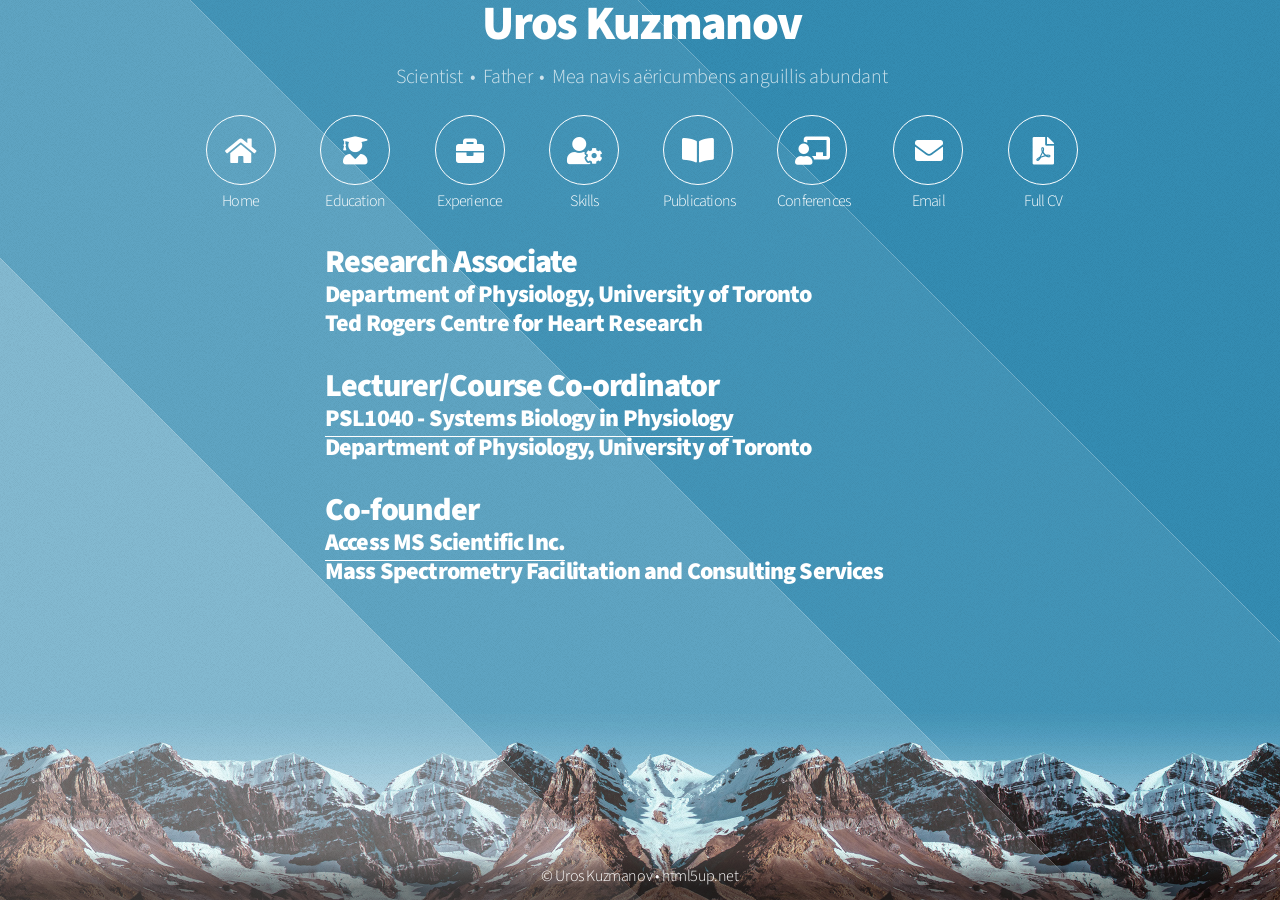
==== index.html @ 01c06d36 "July 10 2023 12:07" ====
<!DOCTYPE html>
<!--
	Aerial by HTML5 UP	html5up.net | @ajlkn	Free for personal and commercial use under the CCA 3.0 license (html5up.net/license)-->
<html>
  <head>
    <meta http-equiv="content-type" content="text/html; charset=utf-8">
    <title>Title Page - UK</title>
    <meta name="viewport" content="width=device-width, initial-scale=1, user-scalable=no">
    <link rel="stylesheet" href="assets/css/main.css">
    <noscript><link rel="stylesheet" href="assets/css/noscript.css"></noscript>
  </head>
  <body class="is-preload">
    <div id="wrapper">
      <div id="bg"></div>
      <div id="overlay"></div>
      <div id="main"> <!-- Header -->
        <header id="header">
          <h1>Uros Kuzmanov</h1>
          <p>Scientist &nbsp;•&nbsp; Father &nbsp;•&nbsp; Mea navis aëricumbens
            anguillis abundant</p>
          <nav>
            <ul>
              <li><a href="index.html" class="icon solid fa-home">
                  <div class="label">Home</div>
                </a></li>
              <li><a href="education.html" class="icon solid fa-user-graduate">
                  <div class="label">Education</div>
                </a></li>
              <li><a href="experience.html" class="icon solid fa-briefcase">
                  <div class="label">Experience</div>
                </a></li>
              <li><a href="skills.html" class="icon solid fa-user-cog">
                  <div class="label">Skills</div>
                </a></li>
              <li><a href="publications.html" class="icon solid fa-book-open">
                  <div class="label">Publications</div>
                </a></li>
              <li><a href="conferences.html" class="icon solid fa-chalkboard-teacher">
                  <div class="label">Conferences</div>
                </a></li>
              <li><a href="mailto:%20ukuzmanov@gmail.com" class="icon solid fa-envelope">
                  <div class="label">Email</div>
                </a></li>
              <li><a href="CV.pdf" class="icon solid fa-file-pdf">
                  <div class="label">Full CV</div>
                </a></li>
            </ul>
          </nav>
          <br>
          <h2>Research Associate</h2>
          <h3>Department of Physiology, University of Toronto<br>
            Ted Rogers Centre for Heart Research</h3>
          <br>
          <h2>Lecturer/Course Co-ordinator</h2>
          <h3><a href="https://physiology.utoronto.ca/psl1040h-systems-biology-physiology">PSL1040 - Systems Biology in Physiology</a><br>
            Department of Physiology, University of Toronto</h3>
          <br>
          <h2>Co-founder</h2>
          <h3><a href="https://accessms.ca/">Access MS Scientific Inc.</a><br>
            Mass Spectrometry Facilitation and Consulting Services</h3>
          <br>
          <br>
        </header>
        <!-- Footer -->
        <footer id="footer"> <span class="copyright">© Uros Kuzmanov •
            html5up.net</span> </footer>
      </div>
    </div>
    <script>
			window.onload = function() { document.body.classList.remove('is-preload'); }
			window.ontouchmove = function() { return false; }
			window.onorientationchange = function() { document.body.scrollTop = 0; }
		</script>
  </body>
</html>
---- assets/css/main.css ----
@import url("https://fonts.googleapis.com/css?family=Source+Sans+Pro:300,900");
@import url("fontawesome-all.min.css");

/*
	Aerial by HTML5 UP
	html5up.net | @ajlkn
	Free for personal and commercial use under the CCA 3.0 license (html5up.net/license)
*/

html, body, div, span, applet, object,
iframe, h1, h2, h3, h4, h5, h6, p, blockquote,
pre, a, abbr, acronym, address, big, cite,
code, del, dfn, em, img, ins, kbd, q, s, samp,
small, strike, strong, sub, sup, tt, var, b,
u, i, center, dl, dt, dd, ol, ul, li, fieldset,
form, label, legend, table, caption, tbody,
tfoot, thead, tr, th, td, article, aside,
canvas, details, embed, figure, figcaption,
footer, header, hgroup, menu, nav, output, ruby,
section, summary, time, mark, audio, video {
	margin: 0;
	padding: 0;
	border: 0;
	font-size: 100%;
	font: inherit;
	vertical-align: baseline;}

article, aside, details, figcaption, figure,
footer, header, hgroup, menu, nav, section {
	display: block;}

body {
	line-height: 1;
}

ol, ul {
	list-style: none;
}

blockquote, q {
	quotes: none;
}

	blockquote:before, blockquote:after, q:before, q:after {
		content: '';
		content: none;
	}

table {
	border-collapse: collapse;
	border-spacing: 0;
}

body {
	-webkit-text-size-adjust: none;
}

mark {
	background-color: transparent;
	color: inherit;
}

input::-moz-focus-inner {
	border: 0;
	padding: 0;
}

input, select, textarea {
	-moz-appearance: none;
	-webkit-appearance: none;
	-ms-appearance: none;
	appearance: none;
}

/* Basic */

	html {
		box-sizing: border-box;
	}

	*, *:before, *:after {
		box-sizing: inherit;
	}

	body {
		background: #fff;
		overflow: hidden;
	}

		body.is-preload *, body.is-preload *:before, body.is-preload *:after {
			-moz-animation: none !important;
			-webkit-animation: none !important;
			-ms-animation: none !important;
			animation: none !important;
			-moz-transition: none !important;
			-webkit-transition: none !important;
			-ms-transition: none !important;
			transition: none !important;
		}

	body, input, select, textarea {
		color: #fff;
		font-family: 'Source Sans Pro', sans-serif;
		font-size: 15pt;
		font-weight: 300 !important;
		letter-spacing: -0.025em;
		line-height: 1.75em;
	}

	a {
		-moz-transition: border-color 0.2s ease-in-out;
		-webkit-transition: border-color 0.2s ease-in-out;
		-ms-transition: border-color 0.2s ease-in-out;
		transition: border-color 0.2s ease-in-out;
		border-bottom: solid 1px;
		color: inherit;
		outline: 0;
		text-decoration: none;
	}

		a:hover {
			border-color: transparent;
		}

/* Icon */

	.icon {
		text-decoration: none;
		position: relative;
	}

		.icon:before {
			-moz-osx-font-smoothing: grayscale;
			-webkit-font-smoothing: antialiased;
			display: block;
			font-style: normal;
			font-variant: normal;
			text-rendering: auto;
			line-height: 1;
			text-transform: none !important;
			font-family: 'Font Awesome 5 Free';
			font-weight: 400;
			
		}

		.icon > .label {
			line-height: 2;
			font-family: inherit;
			font-weight: ;
			text-align: center;
			letter-spacing: -0.05em;
			
		}

		.icon.solid:before {
			font-weight: 900;
		}

		.icon.brands:before {
			font-family: 'Font Awesome 5 Brands';
			
		}
		
		
/* Wrapper */

	@-moz-keyframes wrapper {
		0% {
			opacity: 0;
		}

		100% {
			opacity: 1;
		}
	}

	@-webkit-keyframes wrapper {
		0% {
			opacity: 0;
		}

		100% {
			opacity: 1;
		}
	}

	@-ms-keyframes wrapper {
		0% {
			opacity: 0;
		}

		100% {
			opacity: 1;
		}
	}

	@keyframes wrapper {
		0% {
			opacity: 0;
		}

		100% {
			opacity: 1;
		}
	}

	#wrapper {
		-moz-animation: wrapper 3s forwards;
		-webkit-animation: wrapper 3s forwards;
		-ms-animation: wrapper 3s forwards;
		animation: wrapper 3s forwards;
		height: 100%;
		left: 0;
		opacity: 0;
		position: fixed;
		top: 0;
		width: 100%;
		
	}

/* BG */

	#bg {
		-moz-animation: bg 180s linear infinite;
		-webkit-animation: bg 180s linear infinite;
		-ms-animation: bg 180s linear infinite;
		animation: bg 180s linear infinite;
		-moz-backface-visibility: hidden;
		-webkit-backface-visibility: hidden;
		-ms-backface-visibility: hidden;
		backface-visibility: hidden;
		-moz-transform: translate3d(0,0,0);
		-webkit-transform: translate3d(0,0,0);
		-ms-transform: translate3d(0,0,0);
		transform: translate3d(0,0,0);
	/* Set your background with this */

		background: #348cb2 url("images/bg1.jpg") bottom left;
		background-repeat: repeat-x;
		height: 100%;
		left: 0;
		opacity: 1;
		position: fixed;
		top: 0;
		
		
		
		
	}

	@-moz-keyframes bg {
		0% {
			-moz-transform: translate3d(0,0,0);
			-webkit-transform: translate3d(0,0,0);
			-ms-transform: translate3d(0,0,0);
			transform: translate3d(0,0,0);
		}

		100% {
			-moz-transform: translate3d(-2250px,0,0);
			-webkit-transform: translate3d(-2250px,0,0);
			-ms-transform: translate3d(-2250px,0,0);
			transform: translate3d(-2250px,0,0);
		}
	}

	@-webkit-keyframes bg {
		0% {
			-moz-transform: translate3d(0,0,0);
			-webkit-transform: translate3d(0,0,0);
			-ms-transform: translate3d(0,0,0);
			transform: translate3d(0,0,0);
		}

		100% {
			-moz-transform: translate3d(-2250px,0,0);
			-webkit-transform: translate3d(-2250px,0,0);
			-ms-transform: translate3d(-2250px,0,0);
			transform: translate3d(-2250px,0,0);
		}
	}

	@-ms-keyframes bg {
		0% {
			-moz-transform: translate3d(0,0,0);
			-webkit-transform: translate3d(0,0,0);
			-ms-transform: translate3d(0,0,0);
			transform: translate3d(0,0,0);
		}

		100% {
			-moz-transform: translate3d(-2250px,0,0);
			-webkit-transform: translate3d(-2250px,0,0);
			-ms-transform: translate3d(-2250px,0,0);
			transform: translate3d(-2250px,0,0);
		}
	}

	@keyframes bg {
		0% {
			-moz-transform: translate3d(0,0,0);
			-webkit-transform: translate3d(0,0,0);
			-ms-transform: translate3d(0,0,0);
			transform: translate3d(0,0,0);
		}

		100% {
			-moz-transform: translate3d(-2250px,0,0);
			-webkit-transform: translate3d(-2250px,0,0);
			-ms-transform: translate3d(-2250px,0,0);
			transform: translate3d(-2250px,0,0);
		}
	}

	#bg {
		background-size: 2250px auto;
		width: 6750px;
	}

/* Overlay */

	@-moz-keyframes overlay {
		0% {
			opacity: 0;
		}

		100% {
			opacity: 1;
		}
	}

	@-webkit-keyframes overlay {
		0% {
			opacity: 0;
		}

		100% {
			opacity: 1;
		}
	}

	@-ms-keyframes overlay {
		0% {
			opacity: 0;
		}

		100% {
			opacity: 1;
		}
	}

	@keyframes overlay {
		0% {
			opacity: 0;
		}

		100% {
			opacity: 1;
		}
	}

	#overlay {
		-moz-animation: overlay 1.5s 1.5s forwards;
		-webkit-animation: overlay 1.5s 1.5s forwards;
		-ms-animation: overlay 1.5s 1.5s forwards;
		animation: overlay 1.5s 1.5s forwards;
		background-attachment: fixed, fixed;
		background-image: url("images/overlay-pattern.png"), url("images/overlay.svg");
		background-position: top left, center center;
		background-repeat: repeat, no-repeat;
		background-size: auto, cover;
		height: 100%;
		left: 0;
		opacity: 0;
		position: fixed;
		top: 0;
		width: 100%;
	}

/* Main */

	#main {
		height: 100%;
		left: 0;
		position: fixed;
		text-align: center;
		top: 0;
		width: 100%;
		overflow: auto;
	}

		#main:before {
			content: '';
			display: inline-block;
			height: 100%;
			margin-right: 0;
			vertical-align: middle;
			width: 1px;
		}

/* Header */

	@-moz-keyframes header {
		0% {
			-moz-transform: translate3d(0,1em,0);
			-webkit-transform: translate3d(0,1em,0);
			-ms-transform: translate3d(0,1em,0);
			transform: translate3d(0,1em,0);
			opacity: 0;
		}

		100% {
			-moz-transform: translate3d(0,0,0);
			-webkit-transform: translate3d(0,0,0);
			-ms-transform: translate3d(0,0,0);
			transform: translate3d(0,0,0);
			opacity: 1;
		}
	}

	@-webkit-keyframes header {
		0% {
			-moz-transform: translate3d(0,1em,0);
			-webkit-transform: translate3d(0,1em,0);
			-ms-transform: translate3d(0,1em,0);
			transform: translate3d(0,1em,0);
			opacity: 0;
		}

		100% {
			-moz-transform: translate3d(0,0,0);
			-webkit-transform: translate3d(0,0,0);
			-ms-transform: translate3d(0,0,0);
			transform: translate3d(0,0,0);
			opacity: 1;
		}
	}

	@-ms-keyframes header {
		0% {
			-moz-transform: translate3d(0,1em,0);
			-webkit-transform: translate3d(0,1em,0);
			-ms-transform: translate3d(0,1em,0);
			transform: translate3d(0,1em,0);
			opacity: 0;
		}

		100% {
			-moz-transform: translate3d(0,0,0);
			-webkit-transform: translate3d(0,0,0);
			-ms-transform: translate3d(0,0,0);
			transform: translate3d(0,0,0);
			opacity: 1;
		}
	}

	@keyframes header {
		0% {
			-moz-transform: translate3d(0,1em,0);
			-webkit-transform: translate3d(0,1em,0);
			-ms-transform: translate3d(0,1em,0);
			transform: translate3d(0,1em,0);
			opacity: 0;
		}

		100% {
			-moz-transform: translate3d(0,0,0);
			-webkit-transform: translate3d(0,0,0);
			-ms-transform: translate3d(0,0,0);
			transform: translate3d(0,0,0);
			opacity: 1;
		}
	}

	@-moz-keyframes nav-icons {
		0% {
			-moz-transform: translate3d(0,1em,0);
			-webkit-transform: translate3d(0,1em,0);
			-ms-transform: translate3d(0,1em,0);
			transform: translate3d(0,1em,0);
			opacity: 0;
		}

		100% {
			-moz-transform: translate3d(0,0,0);
			-webkit-transform: translate3d(0,0,0);
			-ms-transform: translate3d(0,0,0);
			transform: translate3d(0,0,0);
			opacity: 1;
		}
	}

	@-webkit-keyframes nav-icons {
		0% {
			-moz-transform: translate3d(0,1em,0);
			-webkit-transform: translate3d(0,1em,0);
			-ms-transform: translate3d(0,1em,0);
			transform: translate3d(0,1em,0);
			opacity: 0;
		}

		100% {
			-moz-transform: translate3d(0,0,0);
			-webkit-transform: translate3d(0,0,0);
			-ms-transform: translate3d(0,0,0);
			transform: translate3d(0,0,0);
			opacity: 1;
		}
	}

	@-ms-keyframes nav-icons {
		0% {
			-moz-transform: translate3d(0,1em,0);
			-webkit-transform: translate3d(0,1em,0);
			-ms-transform: translate3d(0,1em,0);
			transform: translate3d(0,1em,0);
			opacity: 0;
		}

		100% {
			-moz-transform: translate3d(0,0,0);
			-webkit-transform: translate3d(0,0,0);
			-ms-transform: translate3d(0,0,0);
			transform: translate3d(0,0,0);
			opacity: 1;
		}
	}

	@keyframes nav-icons {
		0% {
			-moz-transform: translate3d(0,1em,0);
			-webkit-transform: translate3d(0,1em,0);
			-ms-transform: translate3d(0,1em,0);
			transform: translate3d(0,1em,0);
			opacity: 0;
		}

		100% {
			-moz-transform: translate3d(0,0,0);
			-webkit-transform: translate3d(0,0,0);
			-ms-transform: translate3d(0,0,0);
			transform: translate3d(0,0,0);
			opacity: 1;
		}
	}

	#header {
		-moz-animation: header 1s 2.25s forwards;
		-webkit-animation: header 1s 2.25s forwards;
		-ms-animation: header 1s 2.25s forwards;
		animation: header 1s 2.25s forwards;
		-moz-backface-visibility: hidden;
		-webkit-backface-visibility: hidden;
		-ms-backface-visibility: hidden;
		backface-visibility: hidden;
		-moz-transform: translate3d(0,0,0);
		-webkit-transform: translate3d(0,0,0);
		-ms-transform: translate3d(0,0,0);
		transform: translate3d(0,0,0);
		cursor: default;
		display: inline-block;
		opacity: 0;
		position: relative;
		text-align: center;
		top: 0em;
		vertical-align: top;
		width: 90%;
		
	}

		#header h1 {
			font-size: 3em;
			font-weight: 900;
			letter-spacing: -0.035em;
			line-height: 1em;
		}

		#header h2 {
			font-size: 2em;
			font-weight: 900;
			letter-spacing: -0.035em;
			horizontal-align: center;
			text-align: left;
			max-width: 55%;
			height: auto;
			margin: auto;
			line-height: 1.2em;
			
		
		}

		#header h3 {
			font-size: 1.5em;
			font-weight: 900;
			letter-spacing: -0.035em;
			line-height: 1.2em;
			text-align: left;
			max-width: 55%;
			height: auto;
			margin: auto;

		}

		#header h4 {
			font-size: 1em;
			font-weight: 900;
			letter-spacing: -0.035em;
			line-height: 1.2em;
			text-align: left;
			max-width: 55%;
			height: auto;
			margin: auto;


		}
			
		#header h5 {
			font-size: 1em;
			font-weight: 500;
			letter-spacing: -0.035em;
			line-height: 1.2em;
			text-align: left;
			max-width: 55%;
			height: auto;
			margin: auto;

		}

		#header b {
			
			font-weight: 900;

		}

		#header p {
			font-size: 1.25em;
			margin: 0.75em 0 0.25em 0;
			opacity: 0.75;
		}

		#header nav {
			margin: 1.5em 0 0 0;
		}

			#header nav li {
				-moz-animation: nav-icons 0.5s ease-in-out forwards;
				-webkit-animation: nav-icons 0.5s ease-in-out forwards;
				-ms-animation: nav-icons 0.5s ease-in-out forwards;
				animation: nav-icons 0.5s ease-in-out forwards;
				-moz-backface-visibility: hidden;
				-webkit-backface-visibility: hidden;
				-ms-backface-visibility: hidden;
				backface-visibility: hidden;
				-moz-transform: translate3d(0,0,0);
				-webkit-transform: translate3d(0,0,0);
				-ms-transform: translate3d(0,0,0);
				transform: translate3d(0,0,0);
				display: inline-block;
				height: 5.35em;
				line-height: 5.885em;
				opacity: 0;
				position: relative;
				top: 0;
				width: 7em;
				
			}

				#header nav li:nth-child(1) {
					-moz-animation-delay: 2.5s;
					-webkit-animation-delay: 2.5s;
					-ms-animation-delay: 2.5s;
					animation-delay: 2.5s;
				}

				#header nav li:nth-child(2) {
					-moz-animation-delay: 2.75s;
					-webkit-animation-delay: 2.75s;
					-ms-animation-delay: 2.75s;
					animation-delay: 2.75s;
				}

				#header nav li:nth-child(3) {
					-moz-animation-delay: 3s;
					-webkit-animation-delay: 3s;
					-ms-animation-delay: 3s;
					animation-delay: 3s;
				}

				#header nav li:nth-child(4) {
					-moz-animation-delay: 3.25s;
					-webkit-animation-delay: 3.25s;
					-ms-animation-delay: 3.25s;
					animation-delay: 3.25s;
				}

				#header nav li:nth-child(5) {
					-moz-animation-delay: 3.5s;
					-webkit-animation-delay: 3.5s;
					-ms-animation-delay: 3.5s;
					animation-delay: 3.5s;
				}

				#header nav li:nth-child(6) {
					-moz-animation-delay: 3.75s;
					-webkit-animation-delay: 3.75s;
					-ms-animation-delay: 3.75s;
					animation-delay: 3.75s;
				}

				#header nav li:nth-child(7) {
					-moz-animation-delay: 4s;
					-webkit-animation-delay: 4s;
					-ms-animation-delay: 4s;
					animation-delay: 4s;
				}

				#header nav li:nth-child(8) {
					-moz-animation-delay: 4.25s;
					-webkit-animation-delay: 4.25s;
					-ms-animation-delay: 4.25s;
					animation-delay: 4.25s;
				}

				#header nav li:nth-child(9) {
					-moz-animation-delay: 4.5s;
					-webkit-animation-delay: 4.5s;
					-ms-animation-delay: 4.5s;
					animation-delay: 4.5s;
				}

				#header nav li:nth-child(10) {
					-moz-animation-delay: 4.75s;
					-webkit-animation-delay: 4.75s;
					-ms-animation-delay: 4.75s;
					animation-delay: 4.75s;
				}

			#header nav a {
				-webkit-tap-highlight-color: rgba(0, 0, 0, 0);
				-webkit-touch-callout: none;
				border: 0;
				display: inline-block;
				
			}

				#header nav a:before {
					-moz-transition: all 0.2s ease-in-out;
					-webkit-transition: all 0.2s ease-in-out;
					-ms-transition: all 0.2s ease-in-out;
					transition: all 0.2s ease-in-out;
					border-radius: 100%;
					border: solid 1px #fff;
					display: block;
					font-size: 1.75em;
					height: 2.5em;
					line-height: 2.5em;
					position: relative;
					text-align: center;
					top: 0;
					width: 2.5em;
				}

				#header nav a:hover {
					font-size: 1.1em;
				}

					#header nav a:hover:before {
						background-color: rgba(255, 255, 255, 0.175);
						color: #fff;
					}

				#header nav a:active {
					font-size: 0.95em;
					background: none;
				}

					#header nav a:active:before {
						background-color: rgba(255, 255, 255, 0.35);
						color: #fff;
					}

				#header nav a span {
					display: none;
				}

/* Footer */

	#footer {
		background-image: -moz-linear-gradient(top, rgba(0,0,0,0), rgba(0,0,0,0.5) 75%);
		background-image: -webkit-linear-gradient(top, rgba(0,0,0,0), rgba(0,0,0,0.5) 75%);
		background-image: -ms-linear-gradient(top, rgba(0,0,0,0), rgba(0,0,0,0.5) 75%);
		background-image: linear-gradient(top, rgba(0,0,0,0), rgba(0,0,0,0.5) 75%);
		bottom: 0;
		cursor: default;
		height: 3em;
		left: 0;
		line-height: 3em;
		position: fixed;
		text-align: center;
		width: 100%;
	}

/* Wide */

	@media screen and (max-width: 1680px) {

		/* Basic */

			body, input, select, textarea {
				font-size: 13pt;
			}

		/* BG */

			@-moz-keyframes bg {
				0% {
					-moz-transform: translate3d(0,0,0);
					-webkit-transform: translate3d(0,0,0);
					-ms-transform: translate3d(0,0,0);
					transform: translate3d(0,0,0);
				}

				100% {
					-moz-transform: translate3d(-1500px,0,0);
					-webkit-transform: translate3d(-1500px,0,0);
					-ms-transform: translate3d(-1500px,0,0);
					transform: translate3d(-1500px,0,0);
				}

	}

		@-webkit-keyframes bg {
			0% {
				-moz-transform: translate3d(0,0,0);
				-webkit-transform: translate3d(0,0,0);
				-ms-transform: translate3d(0,0,0);
				transform: translate3d(0,0,0);
			}

			100% {
				-moz-transform: translate3d(-1500px,0,0);
				-webkit-transform: translate3d(-1500px,0,0);
				-ms-transform: translate3d(-1500px,0,0);
				transform: translate3d(-1500px,0,0);
			}
			}

		@-ms-keyframes bg {
			0% {
				-moz-transform: translate3d(0,0,0);
				-webkit-transform: translate3d(0,0,0);
				-ms-transform: translate3d(0,0,0);
				transform: translate3d(0,0,0);
			}

			100% {
				-moz-transform: translate3d(-1500px,0,0);
				-webkit-transform: translate3d(-1500px,0,0);
				-ms-transform: translate3d(-1500px,0,0);
				transform: translate3d(-1500px,0,0);
			}
		}

		@keyframes bg {
			0% {
				-moz-transform: translate3d(0,0,0);
				-webkit-transform: translate3d(0,0,0);
				-ms-transform: translate3d(0,0,0);
				transform: translate3d(0,0,0);
			}

			100% {
				-moz-transform: translate3d(-1500px,0,0);
				-webkit-transform: translate3d(-1500px,0,0);
				-ms-transform: translate3d(-1500px,0,0);
				transform: translate3d(-1500px,0,0);
			}
		}

		#bg {
			background-size: 1500px auto;
			width: 4500px;
		} }

/* Normal */

	@media screen and (max-width: 1280px) {

		/* Basic */

			body, input, select, textarea {
				font-size: 12pt;
			}

		/* BG */

			@-moz-keyframes bg {
				0% {
					-moz-transform: translate3d(0,0,0);
					-webkit-transform: translate3d(0,0,0);
					-ms-transform: translate3d(0,0,0);
					transform: translate3d(0,0,0);
				}

				100% {
					-moz-transform: translate3d(-750px,0,0);
					-webkit-transform: translate3d(-750px,0,0);
					-ms-transform: translate3d(-750px,0,0);
					transform: translate3d(-750px,0,0);
				}

	}

		@-webkit-keyframes bg {
			0% {
				-moz-transform: translate3d(0,0,0);
				-webkit-transform: translate3d(0,0,0);
				-ms-transform: translate3d(0,0,0);
				transform: translate3d(0,0,0);
			}

			100% {
				-moz-transform: translate3d(-750px,0,0);
				-webkit-transform: translate3d(-750px,0,0);
				-ms-transform: translate3d(-750px,0,0);
				transform: translate3d(-750px,0,0);
			}
			}

		@-ms-keyframes bg {
			0% {
				-moz-transform: translate3d(0,0,0);
				-webkit-transform: translate3d(0,0,0);
				-ms-transform: translate3d(0,0,0);
				transform: translate3d(0,0,0);
			}

			100% {
				-moz-transform: translate3d(-750px,0,0);
				-webkit-transform: translate3d(-750px,0,0);
				-ms-transform: translate3d(-750px,0,0);
				transform: translate3d(-750px,0,0);
			}
		}

		@keyframes bg {
			0% {
				-moz-transform: translate3d(0,0,0);
				-webkit-transform: translate3d(0,0,0);
				-ms-transform: translate3d(0,0,0);
				transform: translate3d(0,0,0);
			}

			100% {
				-moz-transform: translate3d(-750px,0,0);
				-webkit-transform: translate3d(-750px,0,0);
				-ms-transform: translate3d(-750px,0,0);
				transform: translate3d(-750px,0,0);
			}
		}

		#bg {
			background-size: 750px auto;
			width: 2250px;
		} }

/* Mobile */

	@media screen and (max-width: 736px) {

		/* Basic */

			body {
				min-width: 320px;
			}

			body, input, select, textarea {
				font-size: 11pt;
			}

		/* BG */

			@-moz-keyframes bg {
				0% {
					-moz-transform: translate3d(0,0,0);
					-webkit-transform: translate3d(0,0,0);
					-ms-transform: translate3d(0,0,0);
					transform: translate3d(0,0,0);
				}

				100% {
					-moz-transform: translate3d(-300px,0,0);
					-webkit-transform: translate3d(-300px,0,0);
					-ms-transform: translate3d(-300px,0,0);
					transform: translate3d(-300px,0,0);
				}

	}

		@-webkit-keyframes bg {
			0% {
				-moz-transform: translate3d(0,0,0);
				-webkit-transform: translate3d(0,0,0);
				-ms-transform: translate3d(0,0,0);
				transform: translate3d(0,0,0);
			}

			100% {
				-moz-transform: translate3d(-300px,0,0);
				-webkit-transform: translate3d(-300px,0,0);
				-ms-transform: translate3d(-300px,0,0);
				transform: translate3d(-300px,0,0);
			}
			}

		@-ms-keyframes bg {
			0% {
				-moz-transform: translate3d(0,0,0);
				-webkit-transform: translate3d(0,0,0);
				-ms-transform: translate3d(0,0,0);
				transform: translate3d(0,0,0);
			}

			100% {
				-moz-transform: translate3d(-300px,0,0);
				-webkit-transform: translate3d(-300px,0,0);
				-ms-transform: translate3d(-300px,0,0);
				transform: translate3d(-300px,0,0);
			}
		}

		@keyframes bg {
			0% {
				-moz-transform: translate3d(0,0,0);
				-webkit-transform: translate3d(0,0,0);
				-ms-transform: translate3d(0,0,0);
				transform: translate3d(0,0,0);
			}

			100% {
				-moz-transform: translate3d(-300px,0,0);
				-webkit-transform: translate3d(-300px,0,0);
				-ms-transform: translate3d(-300px,0,0);
				transform: translate3d(-300px,0,0);
			}
		}

		#bg {
			background-size: 300px auto;
			width: 900px;
		}

	/* Header */

				
		#header h1 {
			font-size: 2.5em;
		}

		#header h2 {
			font-size: 1.0em;
			font-weight: 900;
			line-height: 1em;
			letter-spacing: -0.035em;
			horizontal-align: center;
			text-align: left;
			max-width: 90%;
			height: auto;
			margin: auto;
			
		
		}

		#header h3 {
			font-size: 0.75em;
			font-weight: 900;
			letter-spacing: -0.035em;
			line-height: 1em;
			text-align: left;
			max-width: 90%;
			height: auto;
			margin: auto;

		}

		#header h4 {
			font-size: 0.5em;
			font-weight: 900;
			letter-spacing: -0.035em;
			line-height: 1.2em;
			text-align: left;
			max-width: 90%;
			height: auto;
			margin: auto;

		}

		#header h5 {
			font-size: 0.75em;
			font-weight: 400;
			letter-spacing: -0.035em;
			line-height: 1.2em;
			text-align: left;
			max-width: 90%;
			height: auto;
			margin: auto;

		}

		#header b {
			
			font-weight: 900;

		}

		#header p {
			font-size: 1em;
		}

		#header nav {
			font-size: 1em;
			max-width: 100%;
		}

			#header nav a:hover {
				font-size: 1em;
			}

			#header nav a:active {
				font-size: 1em;
			} }

/* Mobile (Portrait) */

	@media screen and (max-width: 480px) {

		/* BG */

			@-moz-keyframes bg {
				0% {
					-moz-transform: translate3d(0,0,0);
					-webkit-transform: translate3d(0,0,0);
					-ms-transform: translate3d(0,0,0);
					transform: translate3d(0,0,0);
				}

				100% {
					-moz-transform: translate3d(-412.5px,0,0);
					-webkit-transform: translate3d(-412.5px,0,0);
					-ms-transform: translate3d(-412.5px,0,0);
					transform: translate3d(-412.5px,0,0);
				}

	}

		@-webkit-keyframes bg {
			0% {
				-moz-transform: translate3d(0,0,0);
				-webkit-transform: translate3d(0,0,0);
				-ms-transform: translate3d(0,0,0);
				transform: translate3d(0,0,0);
			}

			100% {
				-moz-transform: translate3d(-412.5px,0,0);
				-webkit-transform: translate3d(-412.5px,0,0);
				-ms-transform: translate3d(-412.5px,0,0);
				transform: translate3d(-412.5px,0,0);
			}
			}

		@-ms-keyframes bg {
			0% {
				-moz-transform: translate3d(0,0,0);
				-webkit-transform: translate3d(0,0,0);
				-ms-transform: translate3d(0,0,0);
				transform: translate3d(0,0,0);
			}

			100% {
				-moz-transform: translate3d(-412.5px,0,0);
				-webkit-transform: translate3d(-412.5px,0,0);
				-ms-transform: translate3d(-412.5px,0,0);
				transform: translate3d(-412.5px,0,0);
			}
		}

		@keyframes bg {
			0% {
				-moz-transform: translate3d(0,0,0);
				-webkit-transform: translate3d(0,0,0);
				-ms-transform: translate3d(0,0,0);
				transform: translate3d(0,0,0);
			}

			100% {
				-moz-transform: translate3d(-412.5px,0,0);
				-webkit-transform: translate3d(-412.5px,0,0);
				-ms-transform: translate3d(-412.5px,0,0);
				transform: translate3d(-412.5px,0,0);
			}
		}

		#bg {
			background-size: 412.5px auto;
			width: 1237.5px;
		}

	/* Header */

		#header nav {
			padding: 0 1em;
		} }
---- assets/css/noscript.css ----
/*
	Aerial by HTML5 UP
	html5up.net | @ajlkn
	Free for personal and commercial use under the CCA 3.0 license (html5up.net/license)
*/

/* Wrapper */

	#wrapper {
		opacity: 1 !important;
	}

/* Overlay */

	#overlay {
		opacity: 1 !important;
	}

/* Header */

	#header {
		opacity: 1 !important;
	}

		#header nav li {
			opacity: 1 !important;
		}
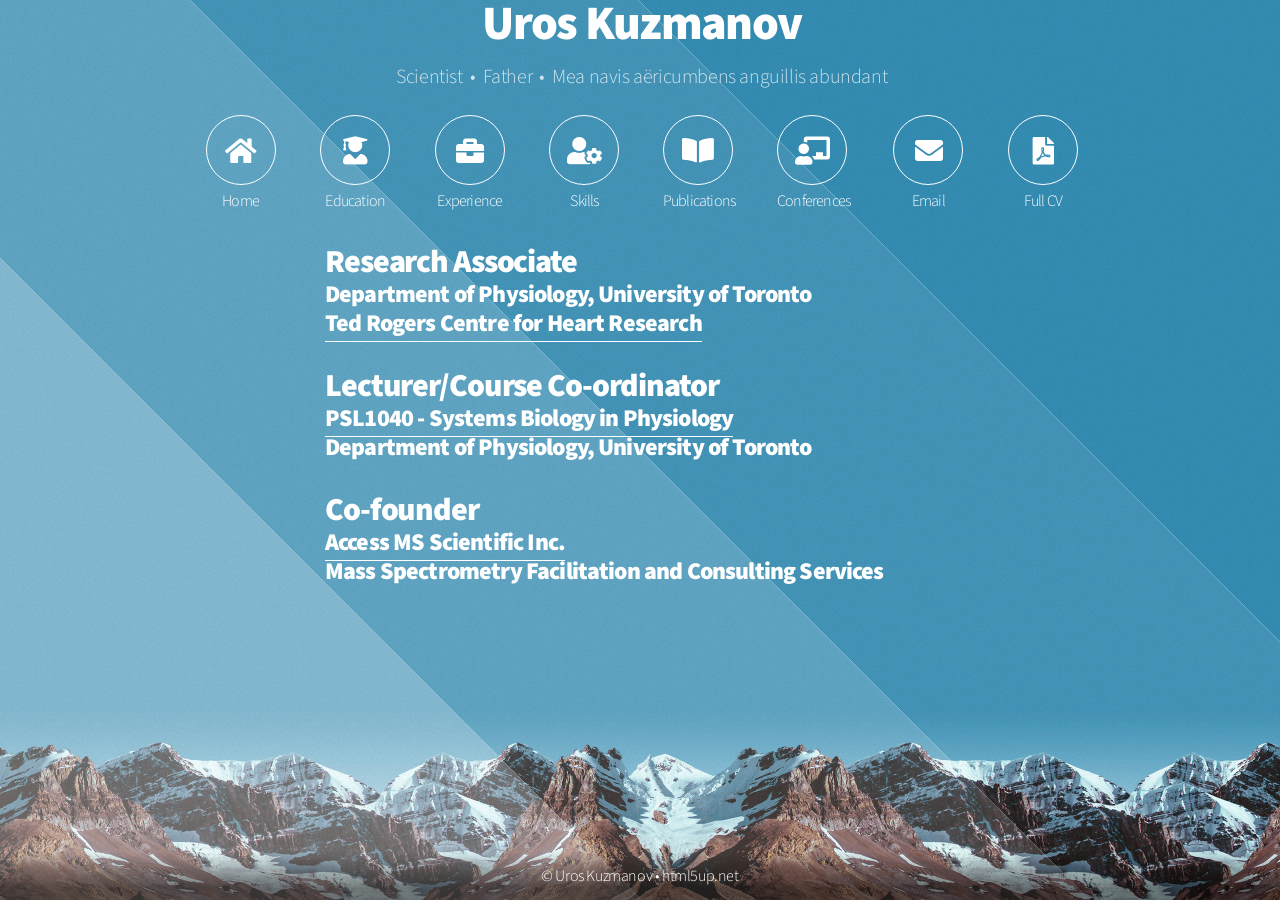
==== commit 99392f84: "July 10 2023 12:26" ====
--- a/index.html
+++ b/index.html
@@ -49,10 +49,11 @@
           <br>
           <h2>Research Associate</h2>
           <h3>Department of Physiology, University of Toronto<br>
-            Ted Rogers Centre for Heart Research</h3>
+            <a href="httpss://https://tedrogersresearch.ca/">Ted Rogers Centre for Heart Research</a></h3>
           <br>
           <h2>Lecturer/Course Co-ordinator</h2>
-          <h3><a href="https://physiology.utoronto.ca/psl1040h-systems-biology-physiology">PSL1040 - Systems Biology in Physiology</a><br>
+          <h3><a href="https://physiology.utoronto.ca/psl1040h-systems-biology-physiology">PSL1040
+              - Systems Biology in Physiology</a><br>
             Department of Physiology, University of Toronto</h3>
           <br>
           <h2>Co-founder</h2>
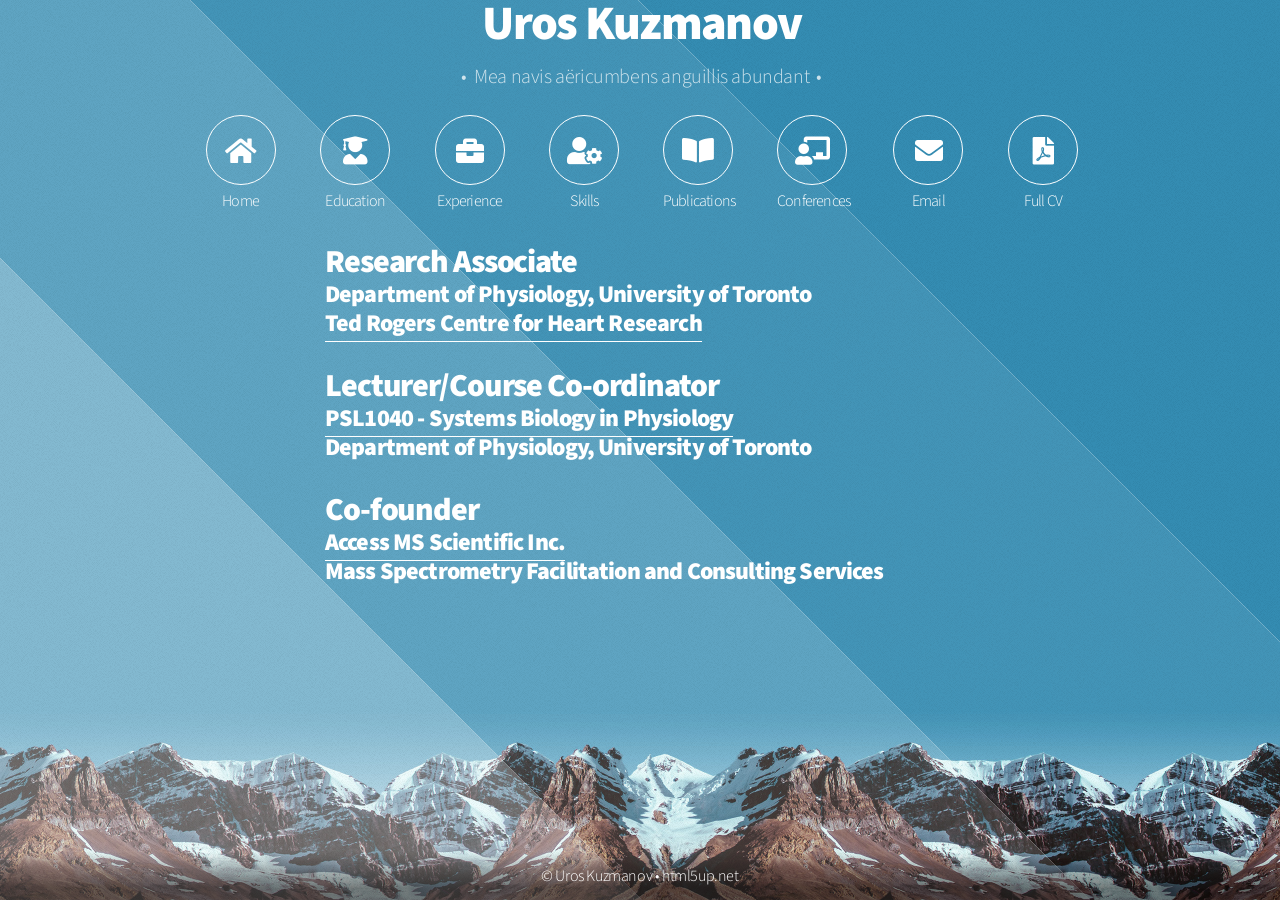
==== commit b5d52676: "July 10 2023 13:57" ====
--- a/index.html
+++ b/index.html
@@ -16,8 +16,8 @@
       <div id="main"> <!-- Header -->
         <header id="header">
           <h1>Uros Kuzmanov</h1>
-          <p>Scientist &nbsp;•&nbsp; Father &nbsp;•&nbsp; Mea navis aëricumbens
-            anguillis abundant</p>
+          <p>•&nbsp; Mea navis aëricumbens
+            anguillis abundant &nbsp;•</p>
           <nav>
             <ul>
               <li><a href="index.html" class="icon solid fa-home">
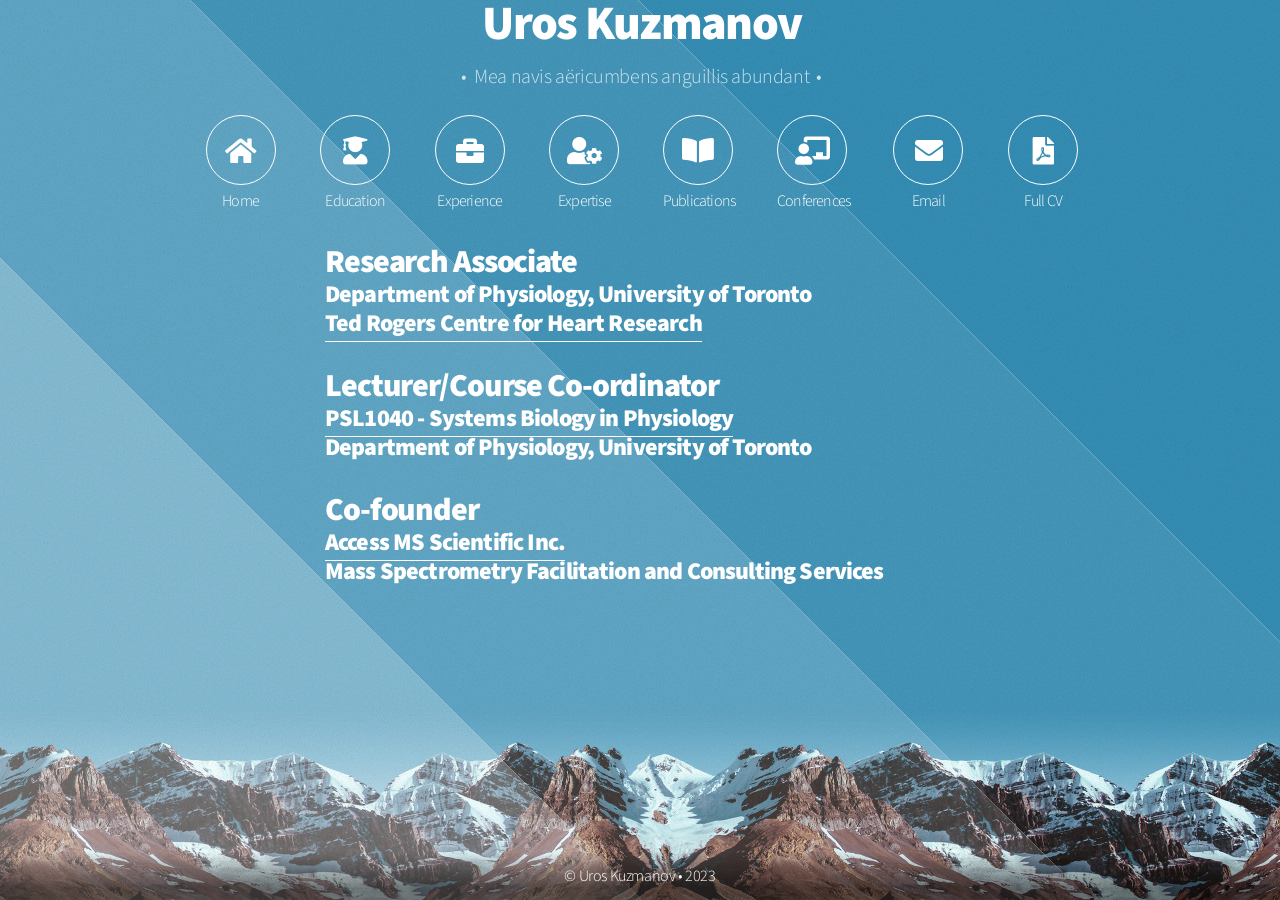
==== commit 8614d3f9: "Oct 21 2023 16:29" ====
--- a/index.html
+++ b/index.html
@@ -16,8 +16,7 @@
       <div id="main"> <!-- Header -->
         <header id="header">
           <h1>Uros Kuzmanov</h1>
-          <p>•&nbsp; Mea navis aëricumbens
-            anguillis abundant &nbsp;•</p>
+          <p>•&nbsp; Mea navis aëricumbens anguillis abundant &nbsp;•</p>
           <nav>
             <ul>
               <li><a href="index.html" class="icon solid fa-home">
@@ -30,7 +29,7 @@
                   <div class="label">Experience</div>
                 </a></li>
               <li><a href="skills.html" class="icon solid fa-user-cog">
-                  <div class="label">Skills</div>
+                  <div class="label">Expertise</div>
                 </a></li>
               <li><a href="publications.html" class="icon solid fa-book-open">
                   <div class="label">Publications</div>
@@ -49,7 +48,8 @@
           <br>
           <h2>Research Associate</h2>
           <h3>Department of Physiology, University of Toronto<br>
-            <a href="httpss://https://tedrogersresearch.ca/">Ted Rogers Centre for Heart Research</a></h3>
+            <a href="httpss://https://tedrogersresearch.ca/">Ted Rogers Centre
+              for Heart Research</a></h3>
           <br>
           <h2>Lecturer/Course Co-ordinator</h2>
           <h3><a href="https://physiology.utoronto.ca/psl1040h-systems-biology-physiology">PSL1040
@@ -64,7 +64,7 @@
         </header>
         <!-- Footer -->
         <footer id="footer"> <span class="copyright">© Uros Kuzmanov •
-            html5up.net</span> </footer>
+            2023</span> </footer>
       </div>
     </div>
     <script>
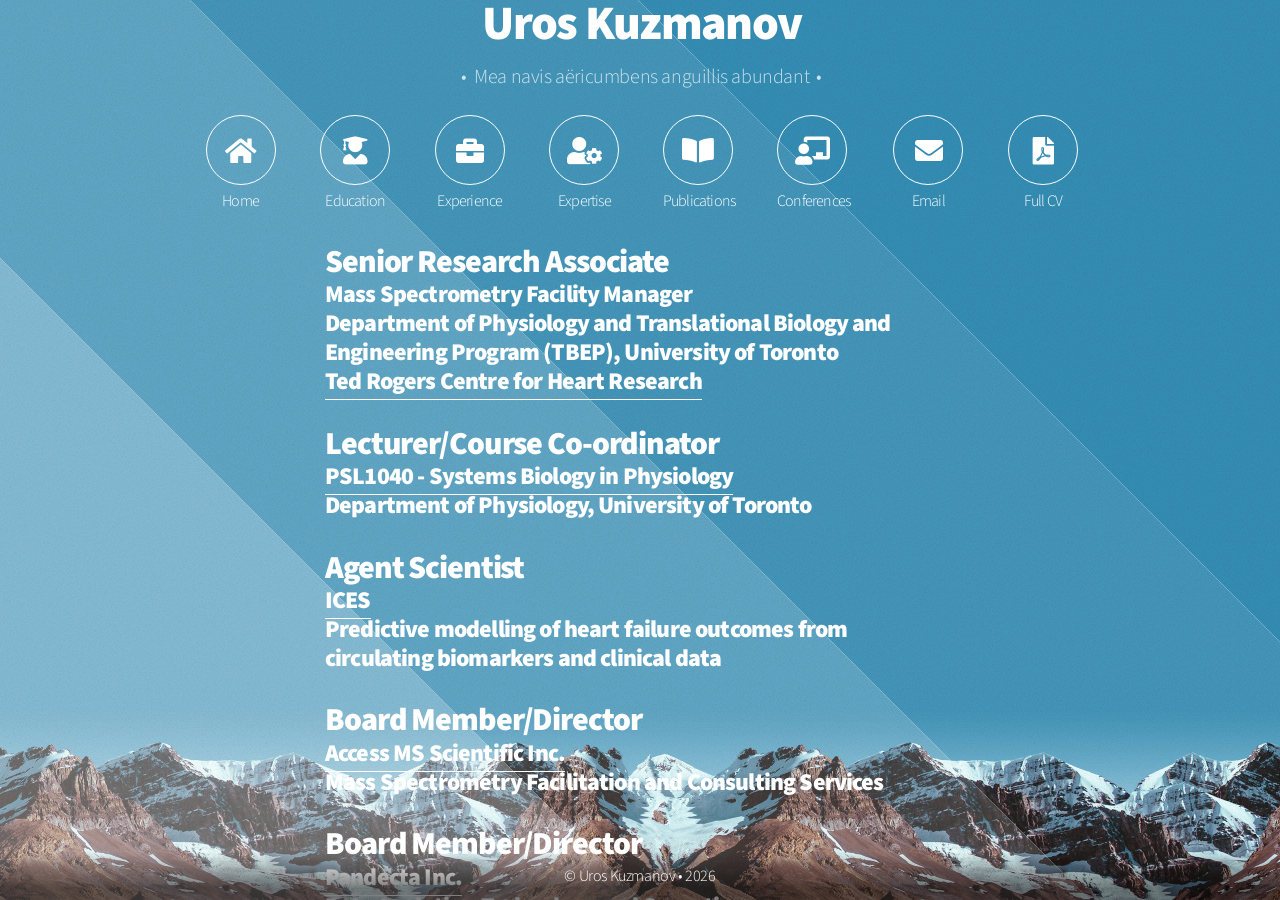
==== commit 26bdd4ac: "Add files via upload" ====
--- a/index.html
+++ b/index.html
@@ -46,25 +46,33 @@
             </ul>
           </nav>
           <br>
-          <h2>Research Associate</h2>
-          <h3>Department of Physiology, University of Toronto<br>
-            <a href="httpss://https://tedrogersresearch.ca/">Ted Rogers Centre
-              for Heart Research</a></h3>
+          <h2>Senior Research Associate</h2>
+          <h3>Mass Spectrometry Facility Manager<br>
+            Department of Physiology and Translational Biology and Engineering Program (TBEP), University of Toronto<br>
+            <a href="https://tedrogersresearch.ca/">Ted Rogers Centre for Heart Research</a></h3>
           <br>
           <h2>Lecturer/Course Co-ordinator</h2>
           <h3><a href="https://physiology.utoronto.ca/psl1040h-systems-biology-physiology">PSL1040
               - Systems Biology in Physiology</a><br>
             Department of Physiology, University of Toronto</h3>
           <br>
-          <h2>Co-founder</h2>
+          <h2>Agent Scientist</h2>
+          <h3><a href="https://www.ices.on.ca/">ICES</a><br>
+            Predictive modelling of heart failure outcomes from circulating biomarkers and clinical data</h3>
+          <br>
+          <h2>Board Member/Director</h2>
           <h3><a href="https://accessms.ca/">Access MS Scientific Inc.</a><br>
             Mass Spectrometry Facilitation and Consulting Services</h3>
+          <br>
+          <h2>Board Member/Director</h2>
+          <h3><a href="https://pandecta.ca/">Pandecta Inc.</a><br>
+            Data Analytics, Technology and Operations</h3>
           <br>
           <br>
         </header>
         <!-- Footer -->
         <footer id="footer"> <span class="copyright">© Uros Kuzmanov •
-            2023</span> </footer>
+            2026</span> </footer>
       </div>
     </div>
     <script>
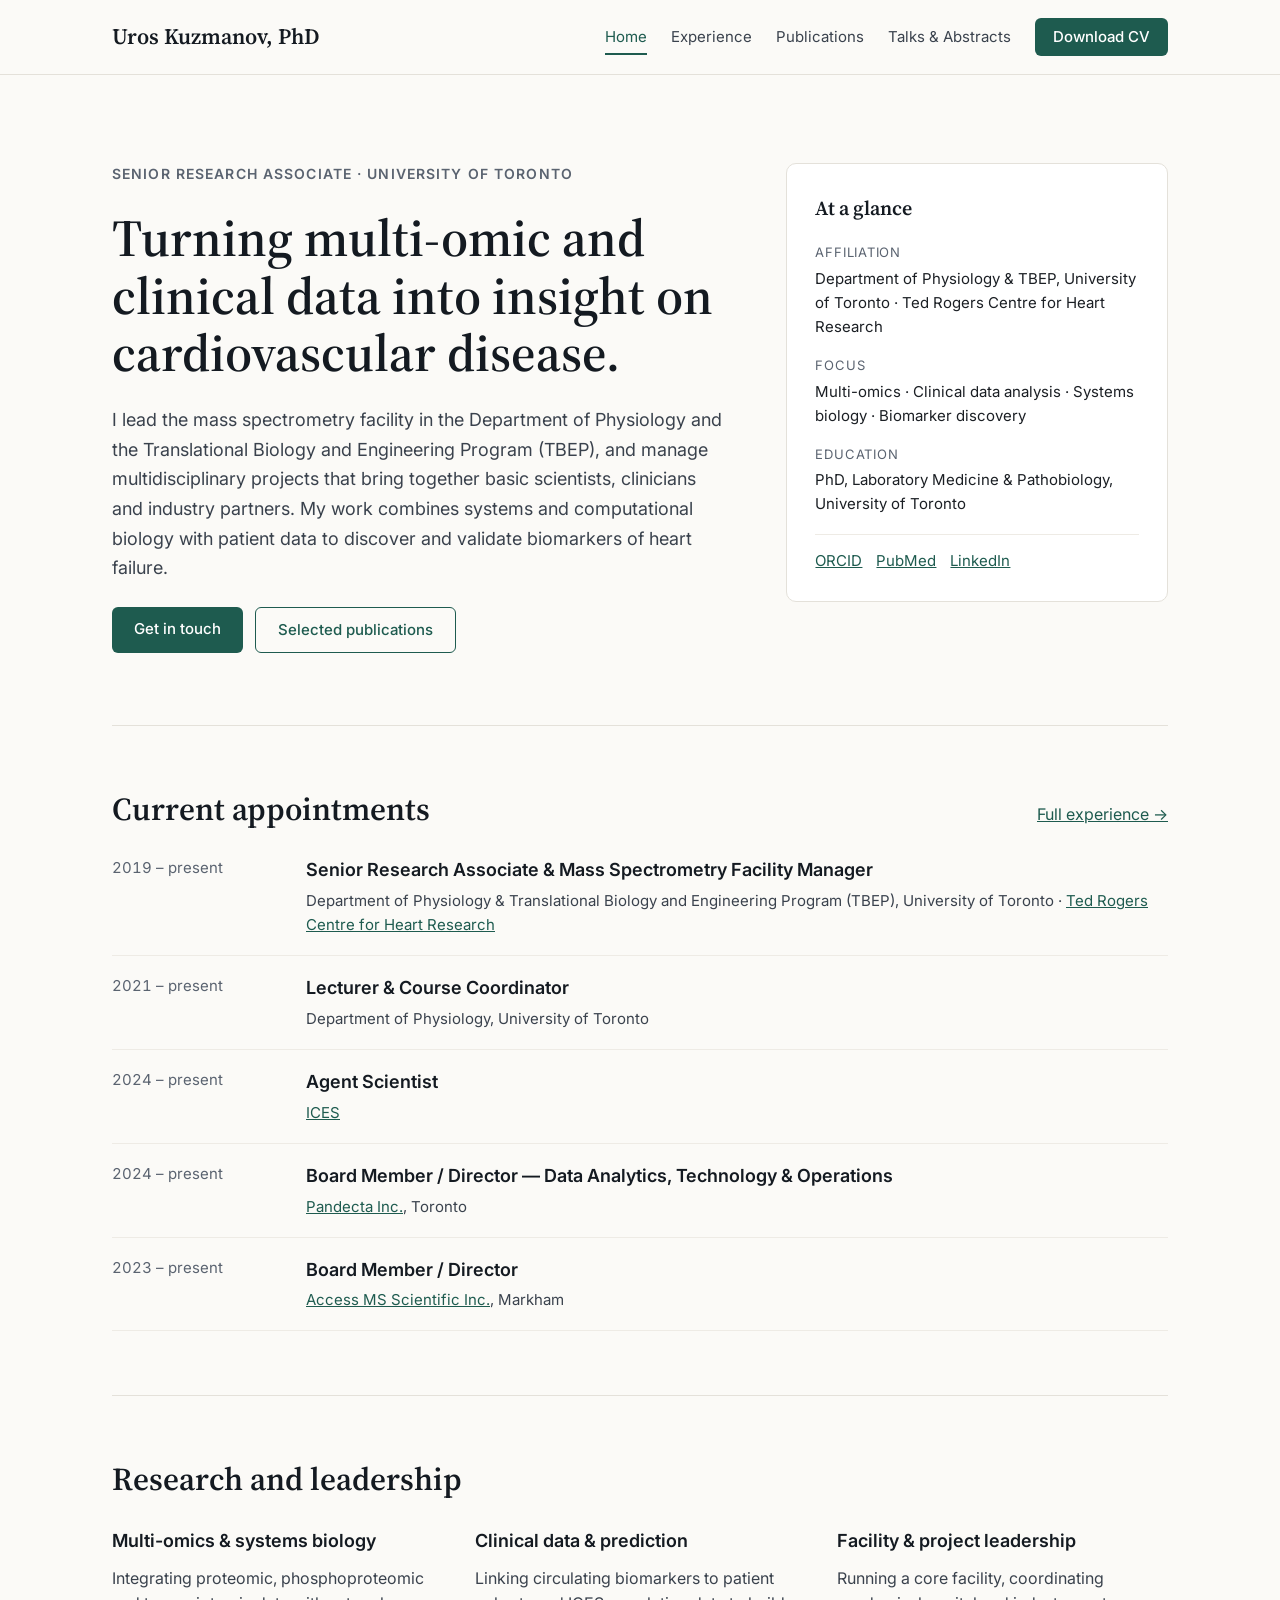
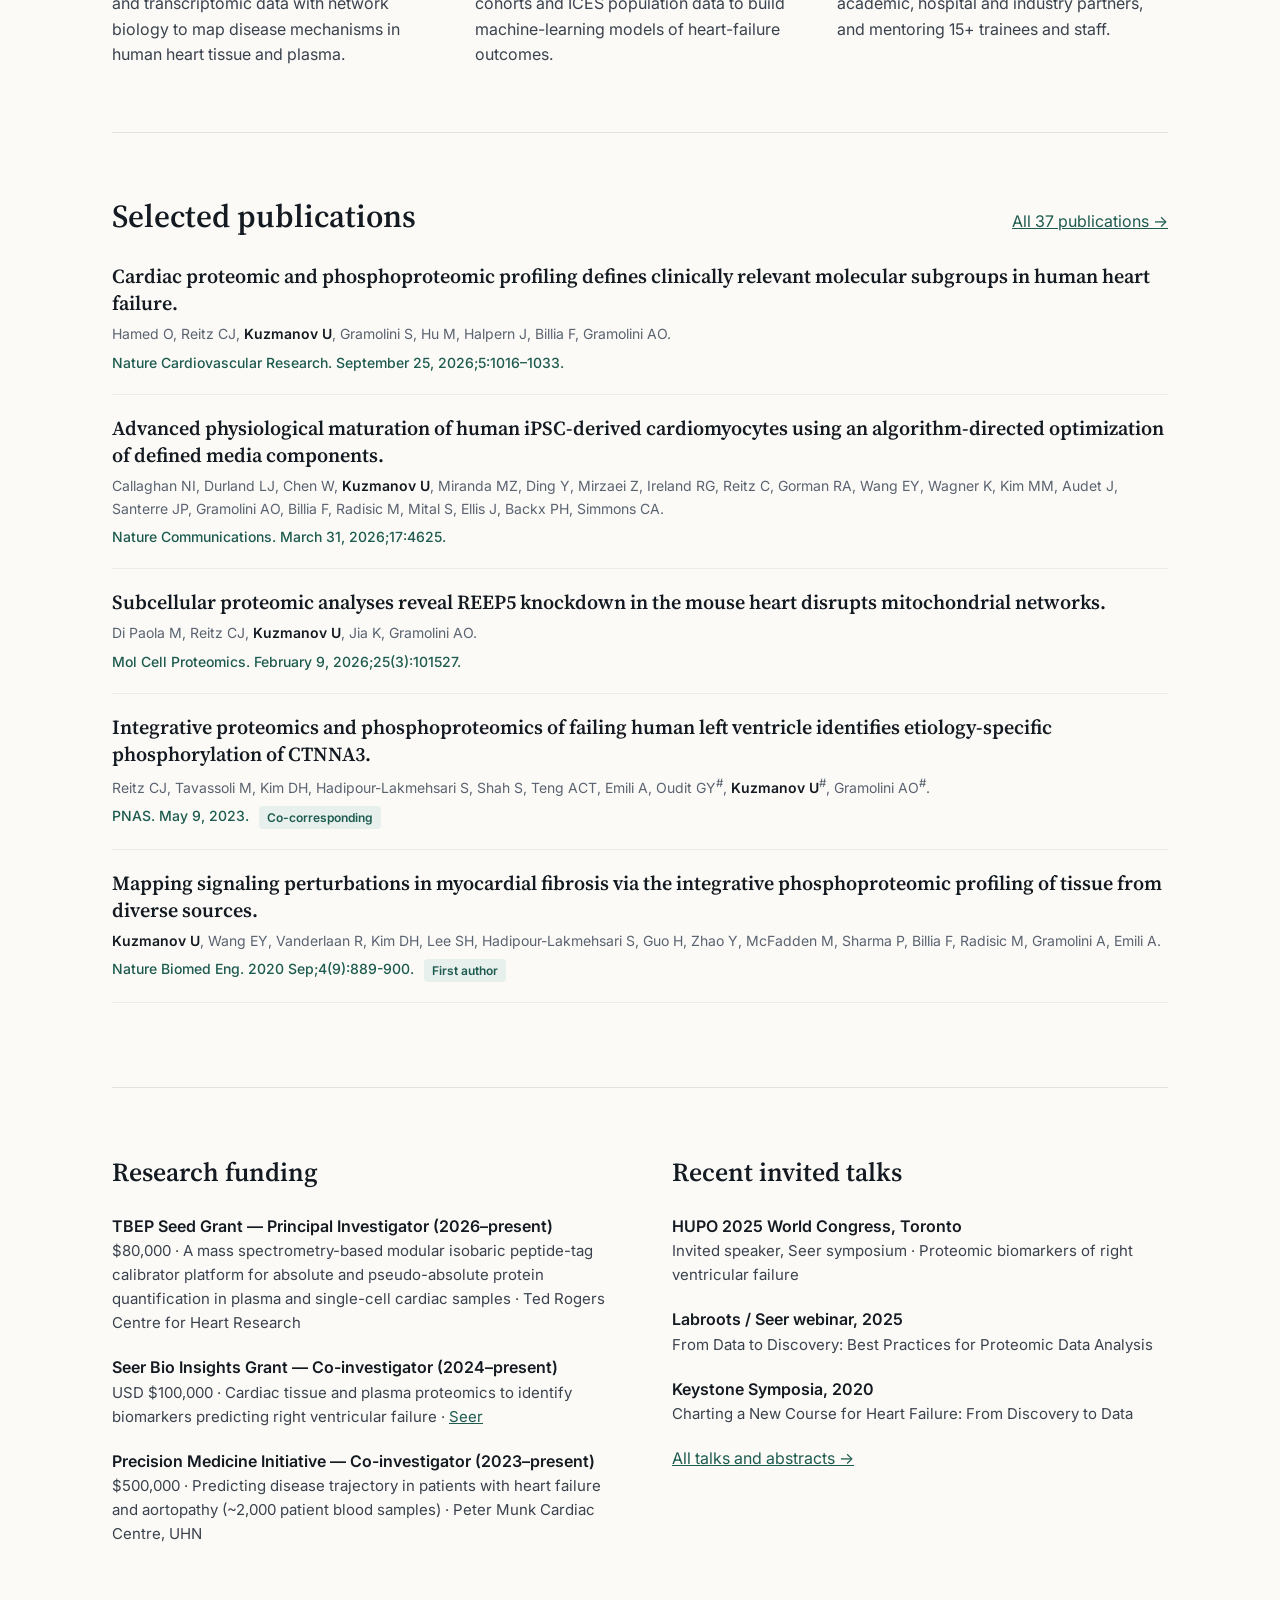
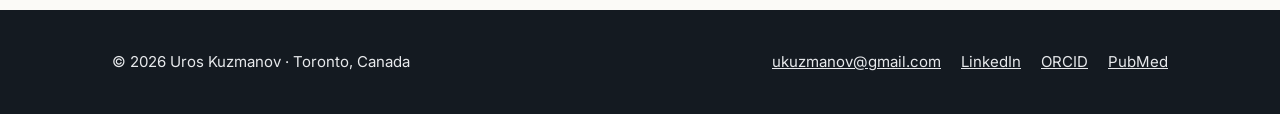
==== commit 8b45fece: "Oct 30 1012" ====
--- a/index.html
+++ b/index.html
@@ -1,84 +1,154 @@
 <!DOCTYPE html>
-<!--
-	Aerial by HTML5 UP	html5up.net | @ajlkn	Free for personal and commercial use under the CCA 3.0 license (html5up.net/license)-->
-<html>
-  <head>
-    <meta http-equiv="content-type" content="text/html; charset=utf-8">
-    <title>Title Page - UK</title>
-    <meta name="viewport" content="width=device-width, initial-scale=1, user-scalable=no">
-    <link rel="stylesheet" href="assets/css/main.css">
-    <noscript><link rel="stylesheet" href="assets/css/noscript.css"></noscript>
-  </head>
-  <body class="is-preload">
-    <div id="wrapper">
-      <div id="bg"></div>
-      <div id="overlay"></div>
-      <div id="main"> <!-- Header -->
-        <header id="header">
-          <h1>Uros Kuzmanov</h1>
-          <p>•&nbsp; Mea navis aëricumbens anguillis abundant &nbsp;•</p>
-          <nav>
-            <ul>
-              <li><a href="index.html" class="icon solid fa-home">
-                  <div class="label">Home</div>
-                </a></li>
-              <li><a href="education.html" class="icon solid fa-user-graduate">
-                  <div class="label">Education</div>
-                </a></li>
-              <li><a href="experience.html" class="icon solid fa-briefcase">
-                  <div class="label">Experience</div>
-                </a></li>
-              <li><a href="skills.html" class="icon solid fa-user-cog">
-                  <div class="label">Expertise</div>
-                </a></li>
-              <li><a href="publications.html" class="icon solid fa-book-open">
-                  <div class="label">Publications</div>
-                </a></li>
-              <li><a href="conferences.html" class="icon solid fa-chalkboard-teacher">
-                  <div class="label">Conferences</div>
-                </a></li>
-              <li><a href="mailto:%20ukuzmanov@gmail.com" class="icon solid fa-envelope">
-                  <div class="label">Email</div>
-                </a></li>
-              <li><a href="CV.pdf" class="icon solid fa-file-pdf">
-                  <div class="label">Full CV</div>
-                </a></li>
-            </ul>
-          </nav>
-          <br>
-          <h2>Senior Research Associate</h2>
-          <h3>Mass Spectrometry Facility Manager<br>
-            Department of Physiology and Translational Biology and Engineering Program (TBEP), University of Toronto<br>
-            <a href="https://tedrogersresearch.ca/">Ted Rogers Centre for Heart Research</a></h3>
-          <br>
-          <h2>Lecturer/Course Co-ordinator</h2>
-          <h3><a href="https://physiology.utoronto.ca/psl1040h-systems-biology-physiology">PSL1040
-              - Systems Biology in Physiology</a><br>
-            Department of Physiology, University of Toronto</h3>
-          <br>
-          <h2>Agent Scientist</h2>
-          <h3><a href="https://www.ices.on.ca/">ICES</a><br>
-            Predictive modelling of heart failure outcomes from circulating biomarkers and clinical data</h3>
-          <br>
-          <h2>Board Member/Director</h2>
-          <h3><a href="https://accessms.ca/">Access MS Scientific Inc.</a><br>
-            Mass Spectrometry Facilitation and Consulting Services</h3>
-          <br>
-          <h2>Board Member/Director</h2>
-          <h3><a href="https://pandecta.ca/">Pandecta Inc.</a><br>
-            Data Analytics, Technology and Operations</h3>
-          <br>
-          <br>
-        </header>
-        <!-- Footer -->
-        <footer id="footer"> <span class="copyright">© Uros Kuzmanov •
-            2026</span> </footer>
+<html lang="en">
+<head>
+  <meta charset="utf-8">
+  <meta name="viewport" content="width=device-width, initial-scale=1">
+  <title>Uros Kuzmanov, PhD — Multi-omics &amp; Clinical Data Science</title>
+  <meta name="description" content="Uros Kuzmanov, PhD — Senior Research Associate and Mass Spectrometry Facility Manager, Department of Physiology and TBEP, University of Toronto. Multi-omics, clinical data analysis and systems biology in cardiovascular research.">
+  <meta property="og:title" content="Uros Kuzmanov, PhD — Multi-omics &amp; Clinical Data Science">
+  <meta property="og:description" content="Uros Kuzmanov, PhD — Senior Research Associate and Mass Spectrometry Facility Manager, Department of Physiology and TBEP, University of Toronto. Multi-omics, clinical data analysis and systems biology in cardiovascular research.">
+  <meta property="og:type" content="website">
+  <link rel="preconnect" href="https://fonts.googleapis.com">
+  <link rel="preconnect" href="https://fonts.gstatic.com" crossorigin>
+  <link href="https://fonts.googleapis.com/css2?family=Source+Serif+4:opsz,wght@8..60,400;8..60,600;8..60,700&amp;family=Inter:wght@400;500;600&amp;display=swap" rel="stylesheet">
+  <link rel="stylesheet" href="assets/css/site.css">
+</head>
+<body>
+  <a class="skip" href="#content">Skip to content</a>
+  <header class="site-header">
+    <div class="wrap">
+      <a class="brand" href="index.html">Uros Kuzmanov, PhD</a>
+      <nav class="nav" aria-label="Main">
+        <a href="index.html" aria-current="page">Home</a>
+        <a href="experience.html">Experience</a>
+        <a href="publications.html">Publications</a>
+        <a href="conferences.html">Talks &amp; Abstracts</a>
+        <a class="btn btn-primary" href="CV.pdf">Download CV</a>
+      </nav>
+    </div>
+  </header>
+  <main id="content" class="wrap">
+    <section id="about" class="hero">
+      <div class="hero-main">
+        <p class="eyebrow">Senior Research Associate · University of Toronto</p>
+        <h1>Turning multi-omic and clinical data into insight on cardiovascular disease.</h1>
+        <p class="lead">I lead the mass spectrometry facility in the Department of Physiology and the Translational Biology and Engineering Program (TBEP), and manage multidisciplinary projects that bring together basic scientists, clinicians and industry partners. My work combines systems and computational biology with patient data to discover and validate biomarkers of heart failure.</p>
+        <div class="actions">
+          <a class="btn btn-primary" href="mailto:ukuzmanov@gmail.com">Get in touch</a>
+          <a class="btn btn-outline" href="#publications">Selected publications</a>
+        </div>
       </div>
+      <aside class="glance">
+        <h2>At a glance</h2>
+        <dl>
+          <div><dt>Affiliation</dt><dd>Department of Physiology &amp; TBEP, University of Toronto · Ted Rogers Centre for Heart Research</dd></div>
+          <div><dt>Focus</dt><dd>Multi-omics · Clinical data analysis · Systems biology · Biomarker discovery</dd></div>
+          <div><dt>Education</dt><dd>PhD, Laboratory Medicine &amp; Pathobiology, University of Toronto</dd></div>
+        </dl>
+        <div class="links"><a href="https://orcid.org/0000-0002-3502-6986">ORCID</a><a href="https://pubmed.ncbi.nlm.nih.gov/?term=uros+kuzmanov&amp;sort=date">PubMed</a><a href="https://www.linkedin.com/in/uros-kuzmanov-b741a313/">LinkedIn</a></div>
+      </aside>
+    </section>
+
+    <section id="appointments" class="section">
+      <div class="section-head"><h2 class="h2">Current appointments</h2><a href="experience.html">Full experience →</a></div>
+      <div class="rows">
+        <div class="row">
+          <span class="when">2019 – present</span>
+          <div class="what">
+            <span class="title">Senior Research Associate &amp; Mass Spectrometry Facility Manager</span>
+            <span class="org">Department of Physiology &amp; Translational Biology and Engineering Program (TBEP), University of Toronto · <a href="https://tedrogersresearch.ca/">Ted Rogers Centre for Heart Research</a></span>
+          </div>
+        </div>
+        <div class="row">
+          <span class="when">2021 – present</span>
+          <div class="what">
+            <span class="title">Lecturer &amp; Course Coordinator</span>
+            <span class="org">Department of Physiology, University of Toronto</span>
+          </div>
+        </div>
+        <div class="row">
+          <span class="when">2024 – present</span>
+          <div class="what">
+            <span class="title">Agent Scientist</span>
+            <span class="org"><a href="https://www.ices.on.ca/">ICES</a></span>
+          </div>
+        </div>
+        <div class="row">
+          <span class="when">2024 – present</span>
+          <div class="what">
+            <span class="title">Board Member / Director — Data Analytics, Technology &amp; Operations</span>
+            <span class="org"><a href="https://pandecta.ca/">Pandecta Inc.</a>, Toronto</span>
+          </div>
+        </div>
+        <div class="row">
+          <span class="when">2023 – present</span>
+          <div class="what">
+            <span class="title">Board Member / Director</span>
+            <span class="org"><a href="https://accessms.ca/">Access MS Scientific Inc.</a>, Markham</span>
+          </div>
+        </div>
+      </div>
+    </section>
+
+    <section id="research" class="section">
+      <div class="section-head"><h2 class="h2">Research and leadership</h2></div>
+      <div class="grid3">
+        <div class="focus"><h3>Multi-omics &amp; systems biology</h3><p>Integrating proteomic, phosphoproteomic and transcriptomic data with network biology to map disease mechanisms in human heart tissue and plasma.</p></div>
+        <div class="focus"><h3>Clinical data &amp; prediction</h3><p>Linking circulating biomarkers to patient cohorts and ICES population data to build machine-learning models of heart-failure outcomes.</p></div>
+        <div class="focus"><h3>Facility &amp; project leadership</h3><p>Running a core facility, coordinating academic, hospital and industry partners, and mentoring 15+ trainees and staff.</p></div>
+      </div>
+    </section>
+
+    <section id="publications" class="section">
+      <div class="section-head"><h2 class="h2">Selected publications</h2><a href="publications.html">All 37 publications →</a></div>
+      <article class="pub">
+        <a class="pub-title" href="https://doi.org/10.1038/s44161-026-00880-w">Cardiac proteomic and phosphoproteomic profiling defines clinically relevant molecular subgroups in human heart failure.</a>
+        <span class="pub-authors">Hamed O, Reitz CJ, <strong>Kuzmanov U</strong>, Gramolini S, Hu M, Halpern J, Billia F, Gramolini AO.</span>
+        <span class="pub-venue">Nature Cardiovascular Research. September 25, 2026;5:1016–1033.</span>
+      </article>
+      <article class="pub">
+        <a class="pub-title" href="https://doi.org/10.1038/s41467-026-70550-9">Advanced physiological maturation of human iPSC-derived cardiomyocytes using an algorithm-directed optimization of defined media components.</a>
+        <span class="pub-authors">Callaghan NI, Durland LJ, Chen W, <strong>Kuzmanov U</strong>, Miranda MZ, Ding Y, Mirzaei Z, Ireland RG, Reitz C, Gorman RA, Wang EY, Wagner K, Kim MM, Audet J, Santerre JP, Gramolini AO, Billia F, Radisic M, Mital S, Ellis J, Backx PH, Simmons CA.</span>
+        <span class="pub-venue">Nature Communications. March 31, 2026;17:4625.</span>
+      </article>
+      <article class="pub">
+        <a class="pub-title" href="https://doi.org/10.1016/j.mcpro.2026.101527">Subcellular proteomic analyses reveal REEP5 knockdown in the mouse heart disrupts mitochondrial networks.</a>
+        <span class="pub-authors">Di Paola M, Reitz CJ, <strong>Kuzmanov U</strong>, Jia K, Gramolini AO.</span>
+        <span class="pub-venue">Mol Cell Proteomics. February 9, 2026;25(3):101527.</span>
+      </article>
+      <article class="pub">
+        <a class="pub-title" href="https://doi.org/10.1073/pnas.2212118120">Integrative proteomics and phosphoproteomics of failing human left ventricle identifies etiology-specific phosphorylation of CTNNA3.</a>
+        <span class="pub-authors">Reitz CJ, Tavassoli M, Kim DH, Hadipour-Lakmehsari S, Shah S, Teng ACT, Emili A, Oudit GY<sup>#</sup>, <strong>Kuzmanov U</strong><sup>#</sup>, Gramolini AO<sup>#</sup>.</span>
+        <span class="pub-venue">PNAS. May 9, 2023. <span class="badge">Co-corresponding</span></span>
+      </article>
+      <article class="pub">
+        <a class="pub-title" href="https://doi.org/10.1038/s41551-020-0585-y">Mapping signaling perturbations in myocardial fibrosis via the integrative phosphoproteomic profiling of tissue from diverse sources.</a>
+        <span class="pub-authors"><strong>Kuzmanov U</strong>, Wang EY, Vanderlaan R, Kim DH, Lee SH, Hadipour-Lakmehsari S, Guo H, Zhao Y, McFadden M, Sharma P, Billia F, Radisic M, Gramolini A, Emili A.</span>
+        <span class="pub-venue">Nature Biomed Eng. 2020 Sep;4(9):889-900. <span class="badge">First author</span></span>
+      </article>
+    </section>
+
+    <section class="section grid2">
+      <div id="funding" class="list">
+        <h2 class="h3">Research funding</h2>
+        <div><div class="item-name">TBEP Seed Grant — Principal Investigator (2026–present)</div><div class="item-detail">$80,000 · A mass spectrometry-based modular isobaric peptide-tag calibrator platform for absolute and pseudo-absolute protein quantification in plasma and single-cell cardiac samples · Ted Rogers Centre for Heart Research</div></div>
+        <div><div class="item-name">Seer Bio Insights Grant — Co-investigator (2024–present)</div><div class="item-detail">USD $100,000 · Cardiac tissue and plasma proteomics to identify biomarkers predicting right ventricular failure · <a href="https://seer.bio/insights-grant-program/2024-awardees/">Seer</a></div></div>
+        <div><div class="item-name">Precision Medicine Initiative — Co-investigator (2023–present)</div><div class="item-detail">$500,000 · Predicting disease trajectory in patients with heart failure and aortopathy (~2,000 patient blood samples) · Peter Munk Cardiac Centre, UHN</div></div>
+      </div>
+      <div id="talks" class="list">
+        <h2 class="h3">Recent invited talks</h2>
+        <div><div class="item-name">HUPO 2025 World Congress, Toronto</div><div class="item-detail">Invited speaker, Seer symposium · Proteomic biomarkers of right ventricular failure</div></div>
+        <div><div class="item-name">Labroots / Seer webinar, 2025</div><div class="item-detail">From Data to Discovery: Best Practices for Proteomic Data Analysis</div></div>
+        <div><div class="item-name">Keystone Symposia, 2020</div><div class="item-detail">Charting a New Course for Heart Failure: From Discovery to Data</div></div>
+        <a href="conferences.html">All talks and abstracts →</a>
+      </div>
+    </section>
+  </main>
+  <footer class="site-footer">
+    <div class="wrap">
+      <span>© 2026 Uros Kuzmanov · Toronto, Canada</span>
+      <div class="links"><a href="mailto:ukuzmanov@gmail.com">ukuzmanov@gmail.com</a><a href="https://www.linkedin.com/in/uros-kuzmanov-b741a313/">LinkedIn</a><a href="https://orcid.org/0000-0002-3502-6986">ORCID</a><a href="https://pubmed.ncbi.nlm.nih.gov/?term=uros+kuzmanov&amp;sort=date">PubMed</a></div>
     </div>
-    <script>
-			window.onload = function() { document.body.classList.remove('is-preload'); }
-			window.ontouchmove = function() { return false; }
-			window.onorientationchange = function() { document.body.scrollTop = 0; }
-		</script>
-  </body>
+  </footer>
+</body>
 </html>
--- a/assets/css/site.css
+++ b/assets/css/site.css
@@ -0,0 +1,121 @@
+/* Uros Kuzmanov — site styles (Option A: academic editorial) */
+:root {
+  --bg: #FBFAF7;
+  --surface: #FFFFFF;
+  --ink: #141A21;
+  --text: #1B1F24;
+  --body: #3A424D;
+  --muted: #5A6370;
+  --line: #E4E1DA;
+  --line-soft: #EEEBE5;
+  --accent: #1E5B4F;
+  --accent-dark: #143F37;
+  --footer: #141A21;
+  --serif: 'Source Serif 4', Georgia, 'Times New Roman', serif;
+  --sans: Inter, system-ui, -apple-system, 'Segoe UI', sans-serif;
+}
+*, *::before, *::after { box-sizing: border-box; }
+html { scroll-behavior: smooth; }
+body { margin: 0; background: var(--bg); color: var(--text); font-family: var(--sans); font-size: 16px; line-height: 1.6; -webkit-font-smoothing: antialiased; }
+a { color: var(--accent); }
+a:hover { color: var(--accent-dark); }
+h1, h2, h3 { color: var(--ink); margin: 0; }
+p { margin: 0; }
+.wrap { max-width: 1120px; margin: 0 auto; padding: 0 32px; }
+.skip { position: absolute; left: -999px; top: 0; }
+.skip:focus { left: 16px; top: 16px; background: #fff; padding: 8px 12px; z-index: 10; }
+
+/* Header */
+.site-header { border-bottom: 1px solid var(--line); background: var(--bg); position: sticky; top: 0; z-index: 5; }
+.site-header .wrap { display: flex; flex-wrap: wrap; gap: 12px 24px; align-items: center; justify-content: space-between; padding-top: 18px; padding-bottom: 18px; }
+.brand { font-family: var(--serif); font-size: 22px; font-weight: 600; color: var(--ink); text-decoration: none; }
+.nav { display: flex; flex-wrap: wrap; gap: 8px 24px; align-items: center; font-size: 15px; }
+.nav a { color: var(--body); text-decoration: none; padding: 6px 0; }
+.nav a:hover, .nav a[aria-current="page"] { color: var(--accent); }
+.nav a[aria-current="page"] { box-shadow: inset 0 -2px 0 var(--accent); }
+.btn { display: inline-block; text-decoration: none; padding: 13px 22px; border-radius: 6px; font-weight: 500; font-size: 15px; line-height: 1.2; }
+.btn-primary { background: var(--accent); color: #fff !important; }
+.btn-primary:hover { background: var(--accent-dark); }
+.btn-outline { border: 1px solid var(--accent); color: var(--accent); }
+.btn-outline:hover { background: #EEF4F2; }
+.nav .btn { padding: 10px 18px; }
+
+/* Sections */
+.section { padding: 64px 0; border-bottom: 1px solid var(--line); }
+.section:last-child { border-bottom: 0; }
+.section-head { display: flex; flex-wrap: wrap; gap: 12px 16px; justify-content: space-between; align-items: baseline; margin-bottom: 28px; }
+.h2 { font-family: var(--serif); font-size: 32px; font-weight: 600; line-height: 1.2; }
+.h3 { font-family: var(--serif); font-size: 26px; font-weight: 600; }
+.eyebrow { font-size: 14px; letter-spacing: 0.08em; text-transform: uppercase; color: var(--muted); font-weight: 600; }
+
+/* Hero */
+.hero { display: grid; grid-template-columns: minmax(0, 1.6fr) minmax(0, 1fr); gap: 64px; padding: 88px 0 72px; border-bottom: 1px solid var(--line); }
+.hero-main { display: flex; flex-direction: column; gap: 24px; }
+.hero h1 { font-family: var(--serif); font-size: 52px; line-height: 1.1; font-weight: 600; }
+.lead { font-size: 18px; line-height: 1.65; color: var(--body); }
+.actions { display: flex; flex-wrap: wrap; gap: 12px; }
+.glance { align-self: start; background: var(--surface); border: 1px solid var(--line); border-radius: 10px; padding: 28px; display: flex; flex-direction: column; gap: 18px; font-size: 15px; }
+.glance h2 { font-family: var(--serif); font-size: 20px; font-weight: 600; }
+.glance dl { margin: 0; display: flex; flex-direction: column; gap: 16px; }
+.glance dt { font-size: 13px; color: var(--muted); text-transform: uppercase; letter-spacing: 0.06em; }
+.glance dd { margin: 4px 0 0; }
+.links { display: flex; flex-wrap: wrap; gap: 14px; padding-top: 14px; border-top: 1px solid var(--line-soft); }
+
+/* Page title (inner pages) */
+.page-title { padding: 64px 0 40px; border-bottom: 1px solid var(--line); display: flex; flex-direction: column; gap: 14px; }
+.page-title h1 { font-family: var(--serif); font-size: 44px; font-weight: 600; line-height: 1.15; }
+.page-title .lead { max-width: 760px; }
+.jump { display: flex; flex-wrap: wrap; gap: 8px; margin-top: 8px; }
+.jump a { font-size: 14px; text-decoration: none; border: 1px solid var(--line); background: var(--surface); padding: 6px 12px; border-radius: 999px; color: var(--body); }
+.jump a:hover { border-color: var(--accent); color: var(--accent); }
+
+/* Rows (appointments, history) */
+.rows { display: flex; flex-direction: column; }
+.row { display: grid; grid-template-columns: 170px minmax(0, 1fr); gap: 24px; padding: 18px 0; border-bottom: 1px solid var(--line-soft); }
+.row:first-child { padding-top: 0; }
+.row .when { font-size: 15px; color: var(--muted); font-variant-numeric: tabular-nums; }
+.row .what { display: flex; flex-direction: column; gap: 4px; }
+.row .title { font-size: 18px; font-weight: 600; color: var(--ink); }
+.row .org { font-size: 15px; color: var(--body); }
+.row .note { font-size: 15px; color: var(--body); }
+
+/* Cards */
+.grid3 { display: grid; grid-template-columns: repeat(auto-fit, minmax(260px, 1fr)); gap: 32px; }
+.grid2 { display: grid; grid-template-columns: minmax(0, 1fr) minmax(0, 1fr); gap: 64px; }
+.focus h3 { font-size: 18px; font-weight: 600; margin-bottom: 10px; font-family: var(--sans); }
+.focus p { color: var(--body); }
+.list { display: flex; flex-direction: column; gap: 20px; }
+.item-name { font-size: 16px; font-weight: 600; color: var(--ink); }
+.item-detail { font-size: 15px; color: var(--body); }
+
+/* Publications */
+.pub { display: flex; flex-direction: column; gap: 6px; padding: 0 0 20px; margin-bottom: 20px; border-bottom: 1px solid var(--line-soft); }
+.pub-title { font-family: var(--serif); font-size: 20px; line-height: 1.35; font-weight: 600; color: var(--ink); text-decoration: none; }
+a.pub-title:hover { color: var(--accent); }
+.pub-authors { font-size: 14px; color: var(--muted); }
+.pub-authors strong { color: var(--ink); font-weight: 600; }
+.pub-venue { font-size: 14px; color: var(--accent); font-weight: 500; }
+.year { font-family: var(--serif); font-size: 24px; font-weight: 600; color: var(--ink); margin: 40px 0 18px; padding-bottom: 8px; border-bottom: 2px solid var(--ink); }
+.year:first-child { margin-top: 0; }
+.compact .pub-title { font-size: 17px; }
+.badge { display: inline-block; font-size: 12px; font-weight: 600; color: var(--accent); background: #E7F0ED; padding: 2px 8px; border-radius: 4px; margin-left: 6px; vertical-align: middle; font-family: var(--sans); }
+
+/* Footer */
+.site-footer { background: var(--footer); color: #E7E9EC; }
+.site-footer .wrap { display: flex; flex-wrap: wrap; gap: 16px 24px; justify-content: space-between; align-items: center; padding-top: 40px; padding-bottom: 40px; font-size: 15px; }
+.site-footer a { color: #E7E9EC; }
+.site-footer .links { border: 0; padding: 0; gap: 20px; }
+
+@media (max-width: 760px) {
+  .wrap { padding: 0 20px; }
+  .hero, .grid2 { grid-template-columns: 1fr; gap: 40px; }
+  .hero { padding: 56px 0 48px; }
+  .hero h1 { font-size: 38px; }
+  .page-title h1 { font-size: 34px; }
+  .row { grid-template-columns: 1fr; gap: 4px; }
+  .site-header { position: static; }
+}
+@media print {
+  .site-header, .site-footer, .actions, .jump { display: none; }
+  body { background: #fff; }
+}
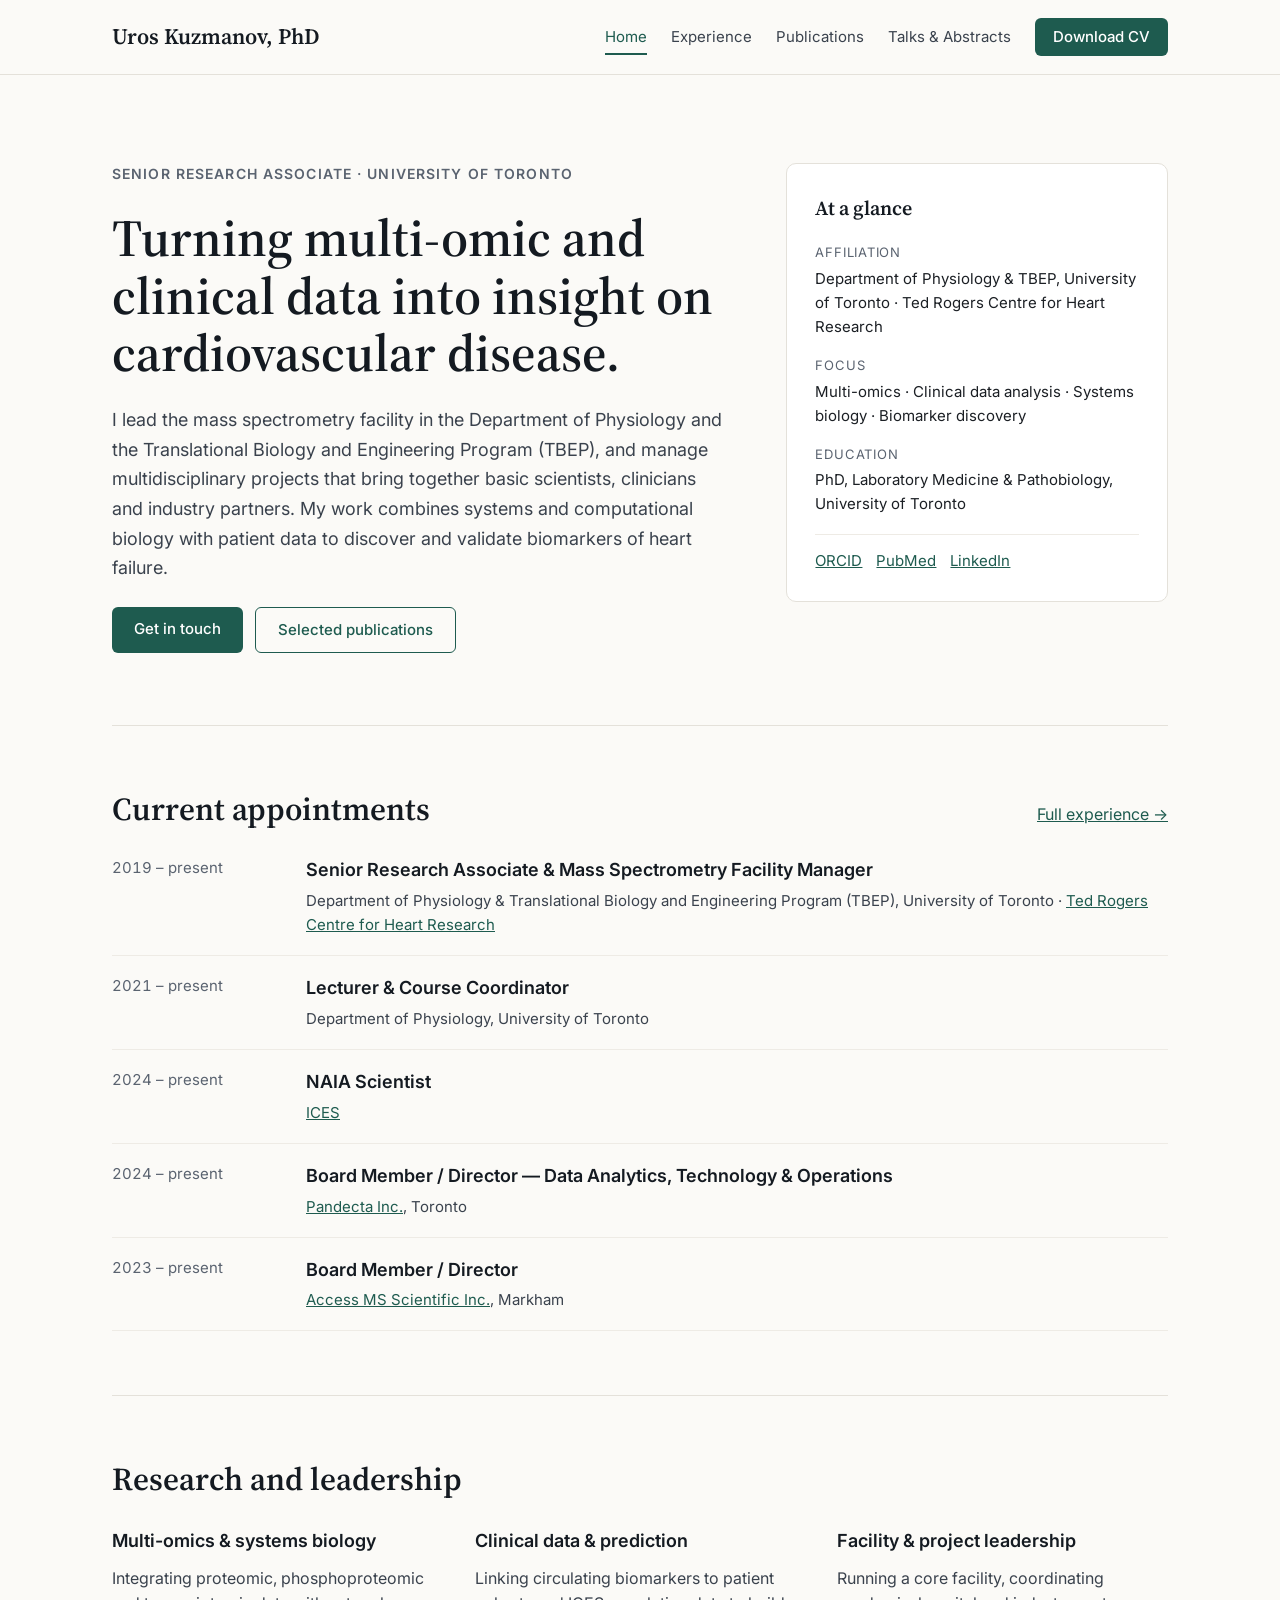
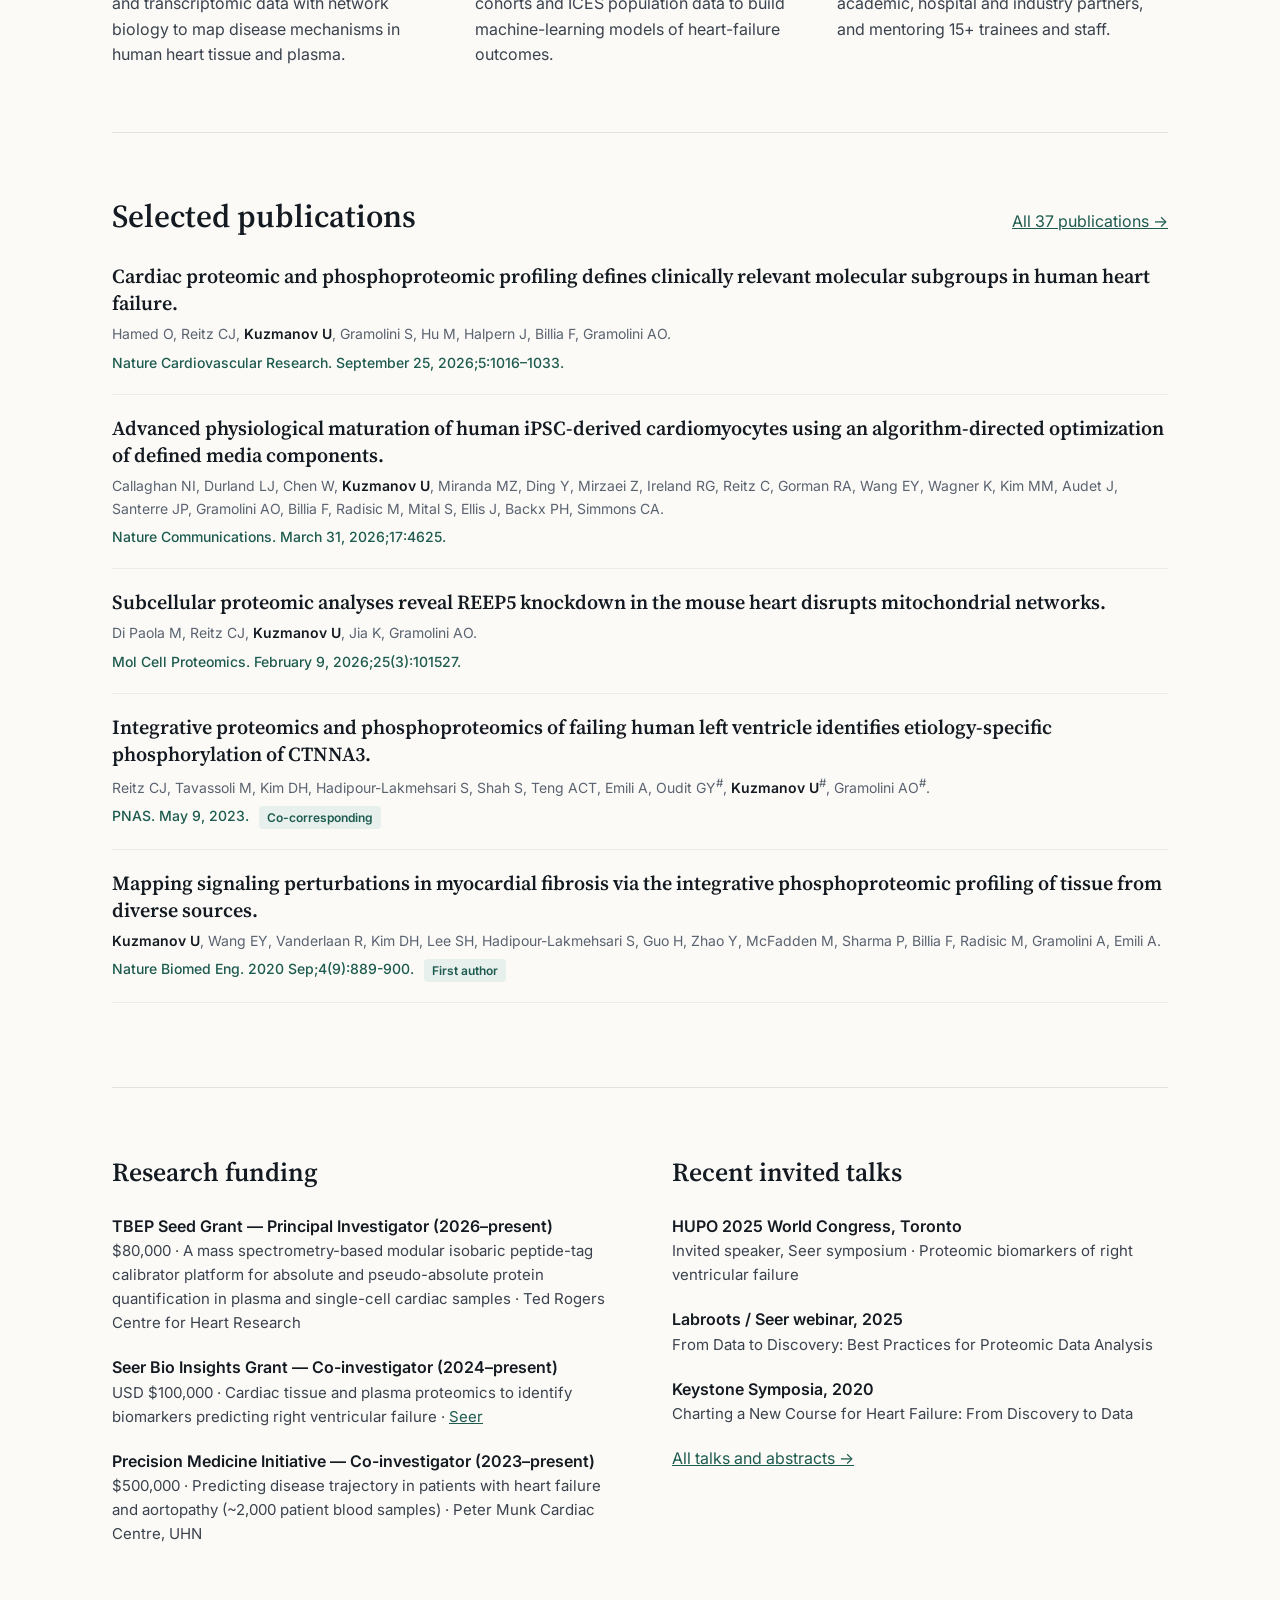
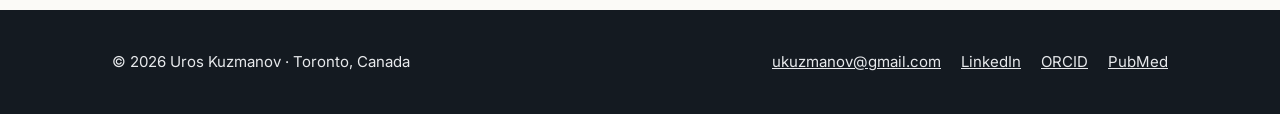
==== commit 35e40611: "Oct 31 2026 1601" ====
--- a/index.html
+++ b/index.html
@@ -69,7 +69,7 @@
         <div class="row">
           <span class="when">2024 – present</span>
           <div class="what">
-            <span class="title">Agent Scientist</span>
+            <span class="title">NAIA Scientist</span>
             <span class="org"><a href="https://www.ices.on.ca/">ICES</a></span>
           </div>
         </div>
